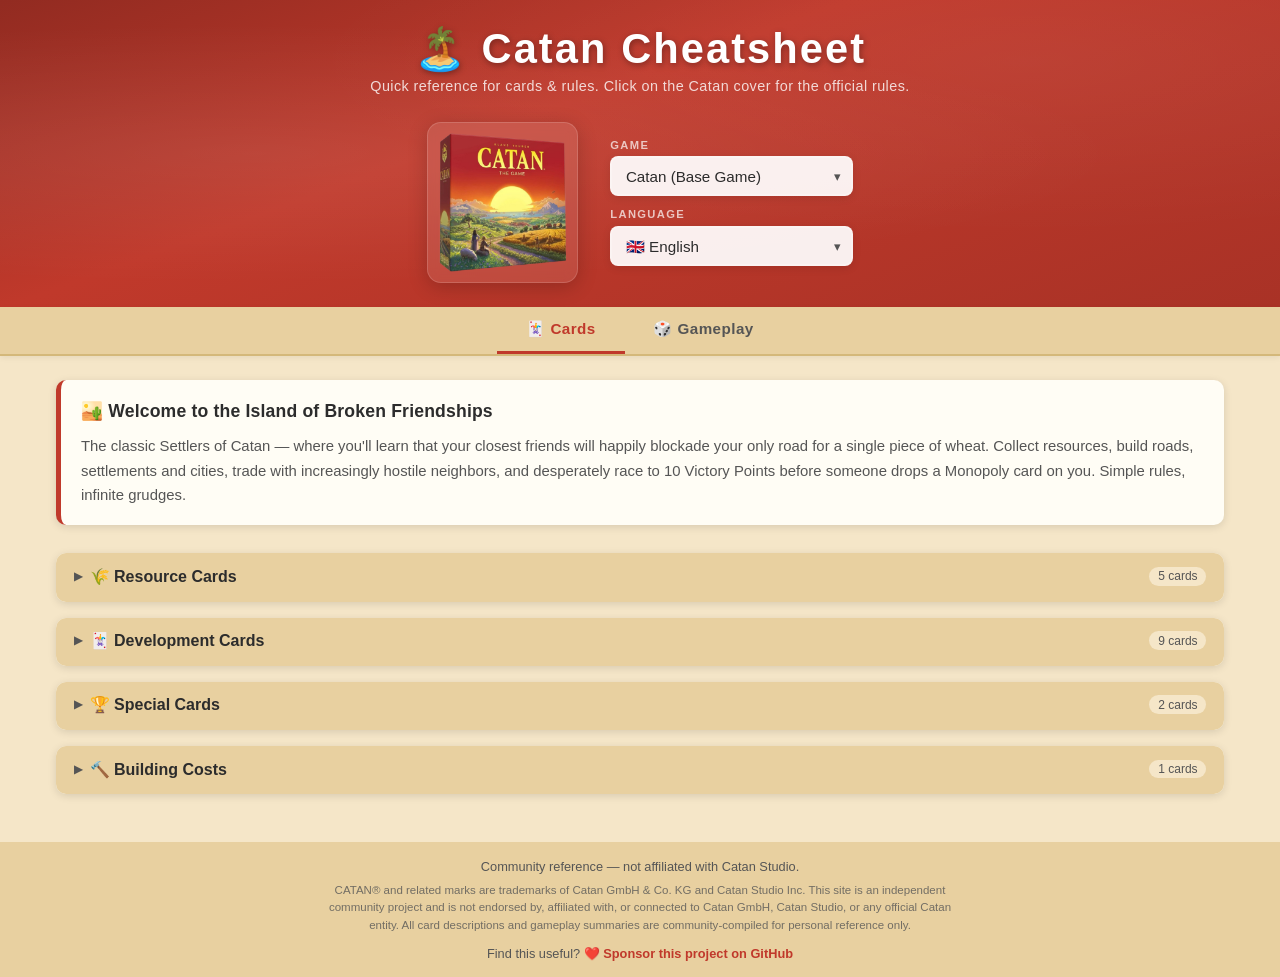
==== index.html @ ef4104e7 "Add GitHub Sponsors funding, trademark disclaimers, and legal notice Co-authored-by: Nikos-kts <7986" ====
<!doctype html>
<html lang="en">
  <head>
    <meta charset="UTF-8" />
    <meta name="viewport" content="width=device-width, initial-scale=1.0" />
    <title>Catan Cheatsheet</title>
    <link rel="stylesheet" href="src/css/styles.css" />
  </head>

  <body>
    <header>
      <div class="header-top">
        <h1>🏝️ Catan Cheatsheet</h1>
        <p class="subtitle" id="app-subtitle">
          Quick reference for cards &amp; rules. Click on the Catan cover for
          the official rules.
        </p>
      </div>

      <div class="header-hero">
        <div class="game-banner-wrap" id="game-banner-wrap">
          <a
            id="game-banner-link"
            href="https://drive.google.com/drive/folders/1zAmbOLVscsoLbcxPWu0aMBmH930lgewP"
            target="_blank"
            rel="noopener noreferrer"
          >
            <img
              id="game-banner"
              src="src/assets/images/basic/catan.png"
              alt="Game cover"
            />
          </a>
        </div>

        <div class="controls">
          <div class="control-group">
            <label for="game-select" id="label-game">Game</label>
            <div class="select-wrap">
              <select id="game-select"></select>
            </div>
          </div>
          <div class="control-group">
            <label for="lang-select" id="label-lang">Language</label>
            <div class="select-wrap">
              <select id="lang-select">
                <option value="en">🇬🇧 English</option>
                <option value="el">🇬🇷 Ελληνικά</option>
                <option value="es">🇪🇸 Español</option>
                <option value="pt">🇵🇹 Português</option>
              </select>
            </div>
          </div>
        </div>
      </div>
    </header>

    <nav class="tabs" id="tabs">
      <button class="tab active" data-tab="cards" id="tab-cards">
        🃏 Cards
      </button>
      <button class="tab" data-tab="gameplay" id="tab-gameplay">
        🎲 Gameplay
      </button>
    </nav>

    <main id="content">
      <div class="loading" id="loading-indicator">Loading…</div>
    </main>

    <footer>
      <p id="footer-text">
        Community reference — not affiliated with Catan Studio.
      </p>
      <p class="footer-legal">
        CATAN® and related marks are trademarks of Catan GmbH & Co. KG and
        Catan Studio Inc. This site is an independent community project and is
        not endorsed by, affiliated with, or connected to Catan GmbH, Catan
        Studio, or any official Catan entity. All card descriptions and gameplay
        summaries are community-compiled for personal reference only.
      </p>
      <p class="footer-sponsor">
        Find this useful?
        <a
          href="https://github.com/sponsors/Nikos-kts"
          target="_blank"
          rel="noopener noreferrer"
          >❤️ Sponsor this project on GitHub</a
        >
      </p>
    </footer>

    <script src="src/js/app.js"></script>
  </body>
</html>
---- src/css/styles.css ----
/* ── Reset & Base ── */
*,
*::before,
*::after {
  box-sizing: border-box;
  margin: 0;
  padding: 0;
}

:root {
  --sand: #f5e6c8;
  --sand-dk: #e8d0a0;
  --brick: #c0392b;
  --brick-lt: #e74c3c;
  --forest: #27ae60;
  --ocean: #2980b9;
  --ore: #7f8c8d;
  --wheat: #f39c12;
  --wool: #2ecc71;
  --wood: #8b5e3c;
  --text: #2c2c2c;
  --text-lt: #555;
  --card-bg: #fffdf5;
  --radius: 10px;
  --shadow: 0 2px 8px rgba(0, 0, 0, 0.12);
  --theme-accent: #c0392b;
}

body {
  font-family: "Segoe UI", Tahoma, Geneva, Verdana, sans-serif;
  background: var(--sand);
  color: var(--text);
  min-height: 100vh;
  display: flex;
  flex-direction: column;
  transition: background 0.4s ease;
}

/* ── Header ── */
header {
  background: linear-gradient(
    160deg,
    #922b21 0%,
    var(--brick) 40%,
    #a93226 100%
  );
  color: #fff;
  box-shadow: 0 4px 20px rgba(0, 0, 0, 0.3);
  position: relative;
  overflow: hidden;
  transition: background 0.5s ease;
}

header::before {
  content: "";
  position: absolute;
  inset: 0;
  background:
    radial-gradient(
      ellipse at 20% 50%,
      rgba(255, 255, 255, 0.08) 0%,
      transparent 60%
    ),
    radial-gradient(
      ellipse at 80% 20%,
      rgba(255, 255, 255, 0.05) 0%,
      transparent 50%
    );
  pointer-events: none;
}

.header-top {
  text-align: center;
  padding: 1.5rem 1rem 0.75rem;
  position: relative;
}

header h1 {
  font-size: clamp(1.6rem, 4vw, 2.6rem);
  letter-spacing: 0.05em;
  text-shadow: 1px 2px 6px rgba(0, 0, 0, 0.35);
  font-weight: 800;
}

.subtitle {
  margin-top: 0.3rem;
  font-size: 0.9rem;
  opacity: 0.8;
  letter-spacing: 0.03em;
}

/* ── Header Hero (banner + controls side by side) ── */
.header-hero {
  display: flex;
  align-items: center;
  justify-content: center;
  gap: 2rem;
  padding: 1rem 1.5rem 1.5rem;
  position: relative;
}

/* ── Game Banner ── */
.game-banner-wrap {
  flex-shrink: 0;
  display: flex;
  justify-content: center;
  align-items: center;
  background: rgba(255, 255, 255, 0.1);
  border-radius: 14px;
  padding: 0.6rem;
  backdrop-filter: blur(6px);
  -webkit-backdrop-filter: blur(6px);
  border: 1px solid rgba(255, 255, 255, 0.15);
  box-shadow: 0 4px 20px rgba(0, 0, 0, 0.2);
  transition:
    transform 0.3s ease,
    box-shadow 0.3s ease;
}

.game-banner-wrap:hover {
  transform: scale(1.03);
  box-shadow: 0 8px 30px rgba(0, 0, 0, 0.3);
}

.game-banner-wrap img {
  height: 140px;
  width: auto;
  max-width: 260px;
  object-fit: contain;
  border-radius: 10px;
  display: block;
  transition: opacity 0.3s ease;
}

/* ── Controls ── */
.controls {
  display: flex;
  flex-direction: column;
  gap: 0.75rem;
}

.control-group {
  display: flex;
  flex-direction: column;
  gap: 0.35rem;
  min-width: 210px;
}

.control-group label {
  font-size: 0.7rem;
  font-weight: 700;
  text-transform: uppercase;
  letter-spacing: 0.12em;
  color: rgba(255, 255, 255, 0.7);
}

.select-wrap {
  position: relative;
}

.select-wrap::after {
  content: "▾";
  position: absolute;
  right: 12px;
  top: 50%;
  transform: translateY(-50%);
  font-size: 0.8rem;
  color: var(--text-lt);
  pointer-events: none;
}

.control-group select {
  width: 100%;
  padding: 0.6rem 2rem 0.6rem 0.85rem;
  font-size: 0.95rem;
  border: 2px solid rgba(255, 255, 255, 0.25);
  border-radius: 8px;
  background: rgba(255, 255, 255, 0.92);
  cursor: pointer;
  transition:
    border-color 0.2s,
    box-shadow 0.2s,
    background 0.2s;
  color: var(--text);
  appearance: none;
  -webkit-appearance: none;
  -moz-appearance: none;
  box-shadow: 0 2px 8px rgba(0, 0, 0, 0.1);
}

.control-group select:hover {
  background: #fff;
  border-color: rgba(255, 255, 255, 0.5);
  box-shadow: 0 3px 12px rgba(0, 0, 0, 0.15);
}

.control-group select:focus {
  outline: none;
  border-color: var(--wheat);
  box-shadow: 0 0 0 3px rgba(243, 156, 18, 0.3);
  background: #fff;
}

/* ── Responsive: stack on small screens ── */
@media (max-width: 600px) {
  .header-hero {
    flex-direction: column;
    gap: 1rem;
    padding: 0.75rem 1rem 1.25rem;
  }

  .game-banner-wrap img {
    height: 110px;
    max-width: 200px;
  }

  .controls {
    flex-direction: row;
    flex-wrap: wrap;
    justify-content: center;
    gap: 0.6rem;
  }

  .control-group {
    min-width: 150px;
    flex: 1;
  }
}

/* ── Tabs ── */
.tabs {
  display: flex;
  justify-content: center;
  gap: 0;
  background: var(--sand-dk);
  border-bottom: 2px solid #d4b87a;
  padding: 0 1rem;
  box-shadow: 0 2px 6px rgba(0, 0, 0, 0.06);
}

/* Dock tabs to top when scrolling */
.tabs {
  position: sticky;
  top: 0;
  z-index: 80;
  backdrop-filter: blur(4px);
}

.tabs.stuck {
  box-shadow: 0 6px 18px rgba(0, 0, 0, 0.12);
}

.tab {
  padding: 0.8rem 1.8rem;
  font-size: 0.95rem;
  font-weight: 700;
  color: var(--text-lt);
  background: transparent;
  border: none;
  border-bottom: 3px solid transparent;
  cursor: pointer;
  transition:
    color 0.2s,
    border-color 0.2s,
    background 0.2s;
  letter-spacing: 0.03em;
}

.tab:hover {
  color: var(--text);
  background: rgba(0, 0, 0, 0.03);
}

.tab.active {
  color: var(--theme-accent);
  border-bottom-color: var(--theme-accent);
}

/* ── Main Content ── */
main {
  flex: 1;
  padding: 1.5rem 1rem 2rem;
  max-width: 1200px;
  margin: 0 auto;
  width: 100%;
}

.loading {
  text-align: center;
  padding: 3rem;
  font-size: 1.1rem;
  color: var(--text-lt);
}

/* ── Game Description ── */
.game-description {
  background: var(--card-bg);
  border-left: 5px solid var(--theme-accent, var(--brick));
  border-radius: var(--radius);
  padding: 1.1rem 1.25rem;
  margin-bottom: 1.75rem;
  box-shadow: var(--shadow);
  font-size: 0.93rem;
  line-height: 1.65;
  color: var(--text-lt);
}

.game-description-title {
  font-size: 1.1rem;
  font-weight: 800;
  color: var(--text);
  margin-bottom: 0.5rem;
  letter-spacing: 0.01em;
}

.game-description p {
  margin: 0;
}

/* ── Section ── */
.section {
  margin-bottom: 2.25rem;
}

.section-title {
  font-size: 1.15rem;
  font-weight: 700;
  color: var(--text);
  margin-bottom: 1rem;
  padding-bottom: 0.4rem;
  border-bottom: 3px solid var(--sand-dk);
  display: flex;
  align-items: center;
  gap: 0.5rem;
}

/* ── Card Thumbnail ── */
.card-thumbnail-wrap {
  margin: -1.1rem -1.1rem 0.85rem;
  border-radius: calc(var(--radius) - 4px) calc(var(--radius) - 4px) 0 0;
  overflow: hidden;
  background: #f0e8d8;
  display: flex;
  justify-content: center;
  align-items: center;
  height: 170px;
}

.card-thumbnail {
  max-height: 170px;
  max-width: 100%;
  width: auto;
  object-fit: contain;
  display: block;
}

/* ── Card Grid ── */
.card-grid {
  display: grid;
  grid-template-columns: repeat(auto-fill, minmax(240px, 1fr));
  gap: 1rem;
}

/* ── Card ── */
.card {
  background: var(--card-bg);
  border-radius: var(--radius);
  box-shadow: var(--shadow);
  padding: 1.1rem 1.1rem 1.3rem;
  border-top: 4px solid var(--ore);
  transition:
    transform 0.15s,
    box-shadow 0.15s;
  cursor: default;
}

.card:hover {
  transform: translateY(-3px);
  box-shadow: 0 6px 16px rgba(0, 0, 0, 0.15);
}

/* colour themes per card type */
.card.resource {
  border-top-color: var(--wheat);
}

.card.development {
  border-top-color: var(--ocean);
}

.card.special {
  border-top-color: var(--brick);
}

.card.ship {
  border-top-color: var(--ocean);
}

.card.commodity {
  border-top-color: var(--forest);
}

.card.progress {
  border-top-color: var(--wheat);
}

.card.progress-trade {
  border-top-color: #d4a017;
}

.card.progress-science {
  border-top-color: var(--forest);
}

.card.progress-politics {
  border-top-color: var(--ocean);
}

.card.city-improvement {
  border-top-color: #8e44ad;
}

.card.trade {
  border-top-color: var(--wood);
}

.card.mission {
  border-top-color: #8e44ad;
}

/* ── Subcategory Collapsible ── */
.subcategory-collapsible {
  margin-bottom: 1rem;
  border-radius: var(--radius);
  overflow: hidden;
  background: var(--card-bg);
  box-shadow: var(--shadow);
}

/* Collapsible body animation */
.collapsible-body {
  overflow: hidden;
  max-height: 0;
  transition:
    max-height 300ms ease,
    opacity 200ms ease;
  opacity: 1;
}
.collapsible-body > * {
  /* ensure children don't collapse margin into body */
  margin-top: 0.5rem;
}

.subcategory-summary {
  display: flex;
  align-items: center;
  gap: 0.5rem;
  padding: 0.85rem 1.1rem;
  font-size: 1rem;
  font-weight: 700;
  color: var(--text);
  cursor: pointer;
  user-select: none;
  list-style: none;
  background: var(--sand-dk);
  border-bottom: 2px solid transparent;
  transition:
    background 0.2s,
    border-color 0.2s;
}

.subcategory-summary::-webkit-details-marker {
  display: none;
}

.subcategory-summary::before {
  content: "▶";
  font-size: 0.7rem;
  transition: transform 0.25s ease;
  color: var(--text-lt);
  flex-shrink: 0;
}

details[open] > .subcategory-summary::before {
  transform: rotate(90deg);
}

.subcategory-summary:hover {
  background: #dcc98e;
}

details[open] > .subcategory-summary {
  border-bottom-color: #d4b87a;
}

.subcategory-dot {
  display: inline-block;
  width: 12px;
  height: 12px;
  border-radius: 50%;
  flex-shrink: 0;
}

.subcategory-count {
  margin-left: auto;
  font-size: 0.75rem;
  font-weight: 400;
  color: var(--text-lt);
  background: var(--sand);
  padding: 0.15rem 0.55rem;
  border-radius: 20px;
  white-space: nowrap;
}

.subcategory-collapsible > .card-grid {
  padding: 1rem;
}

/* ── Placeholder Thumbnail ── */
.card-thumbnail-placeholder {
  background: linear-gradient(135deg, #e8dcc8 0%, #d4c9b0 100%);
  display: flex;
  justify-content: center;
  align-items: center;
}

.placeholder-icon {
  font-size: 3.5rem;
  opacity: 0.5;
  filter: grayscale(0.3);
}

.card-header {
  display: flex;
  align-items: center;
  gap: 0.6rem;
  margin-bottom: 0.6rem;
}

.card-icon {
  font-size: 1.8rem;
  line-height: 1;
  flex-shrink: 0;
}

.card-name {
  font-size: 1rem;
  font-weight: 700;
  color: var(--text);
}

.card-count {
  margin-left: auto;
  font-size: 0.75rem;
  background: var(--sand-dk);
  padding: 0.15rem 0.45rem;
  border-radius: 20px;
  color: var(--text-lt);
  white-space: nowrap;
}

.card-description {
  font-size: 0.87rem;
  line-height: 1.55;
  color: var(--text-lt);
  margin-bottom: 0.6rem;
}

.card-usages {
  list-style: none;
  padding: 0;
}

.card-usages li {
  font-size: 0.82rem;
  color: var(--text-lt);
  padding: 0.2rem 0 0.2rem 0.9rem;
  position: relative;
}

.card-usages li::before {
  content: "›";
  position: absolute;
  left: 0;
  color: var(--brick-lt);
  font-weight: 700;
}

/* ── Gameplay Tab ── */
.gameplay-section {
  margin-bottom: 2rem;
}

.gameplay-section h2 {
  font-size: 1.15rem;
  font-weight: 700;
  color: var(--text);
  margin-bottom: 0.75rem;
  padding-bottom: 0.4rem;
  border-bottom: 3px solid var(--sand-dk);
  display: flex;
  align-items: center;
  gap: 0.5rem;
}

.rule-list {
  list-style: none;
  padding: 0;
  display: flex;
  flex-direction: column;
  gap: 0.5rem;
}

.rule-item {
  background: var(--card-bg);
  border-radius: var(--radius);
  box-shadow: var(--shadow);
  padding: 0.85rem 1.1rem;
  border-left: 4px solid var(--ocean);
  font-size: 0.9rem;
  line-height: 1.55;
  color: var(--text);
}

.rule-item .rule-title {
  font-weight: 700;
  margin-bottom: 0.25rem;
}

.rule-item .rule-detail {
  color: var(--text-lt);
  font-size: 0.85rem;
}

.rule-images {
  display: flex;
  gap: 0.6rem;
  align-items: center;
  margin: 0.4rem 0;
}

.rule-inline-img {
  height: 36px;
  width: auto;
  object-fit: contain;
  border-radius: 4px;
  vertical-align: middle;
}

.variant-grid {
  display: grid;
  grid-template-columns: repeat(auto-fill, minmax(280px, 1fr));
  gap: 1rem;
}

.variant-card {
  background: var(--card-bg);
  border-radius: var(--radius);
  box-shadow: var(--shadow);
  padding: 1rem 1.1rem 1.2rem;
  border-top: 4px solid #8e44ad;
  transition:
    transform 0.15s,
    box-shadow 0.15s;
}

.variant-card:hover {
  transform: translateY(-3px);
  box-shadow: 0 6px 16px rgba(0, 0, 0, 0.15);
}

.variant-card .variant-name {
  font-weight: 700;
  font-size: 1rem;
  margin-bottom: 0.4rem;
  color: var(--text);
  display: flex;
  align-items: center;
  gap: 0.5rem;
}

.variant-card .variant-vp {
  font-size: 0.75rem;
  background: var(--brick);
  color: #fff;
  padding: 0.15rem 0.5rem;
  border-radius: 20px;
  white-space: nowrap;
  margin-left: auto;
}

.variant-card .variant-desc {
  font-size: 0.87rem;
  color: var(--text-lt);
  line-height: 1.55;
  margin-bottom: 0.5rem;
}

.variant-card .variant-details {
  list-style: none;
  padding: 0;
}

.variant-card .variant-details li {
  font-size: 0.82rem;
  color: var(--text-lt);
  padding: 0.15rem 0 0.15rem 0.9rem;
  position: relative;
}

.variant-card .variant-details li::before {
  content: "›";
  position: absolute;
  left: 0;
  color: #8e44ad;
  font-weight: 700;
}

.info-box {
  background: var(--card-bg);
  border-left: 5px solid var(--ocean);
  border-radius: var(--radius);
  padding: 0.85rem 1.1rem;
  margin-bottom: 1rem;
  box-shadow: var(--shadow);
  font-size: 0.9rem;
  line-height: 1.55;
  color: var(--text-lt);
}

.info-box strong {
  color: var(--text);
}

/* ── Footer ── */
footer {
  text-align: center;
  padding: 1rem;
  font-size: 0.8rem;
  color: var(--text-lt);
  border-top: 1px solid var(--sand-dk);
  background: var(--sand-dk);
}

.footer-legal {
  font-size: 0.72rem;
  color: var(--text-lt);
  max-width: 640px;
  margin: 0.5rem auto 0;
  line-height: 1.5;
  opacity: 0.8;
}

.footer-sponsor {
  margin-top: 0.75rem;
}

.footer-sponsor a {
  color: var(--accent, #c0392b);
  text-decoration: none;
  font-weight: 600;
}

.footer-sponsor a:hover {
  text-decoration: underline;
}

/* ── Responsive ── */
@media (max-width: 480px) {
  .card-grid {
    grid-template-columns: 1fr;
  }
}
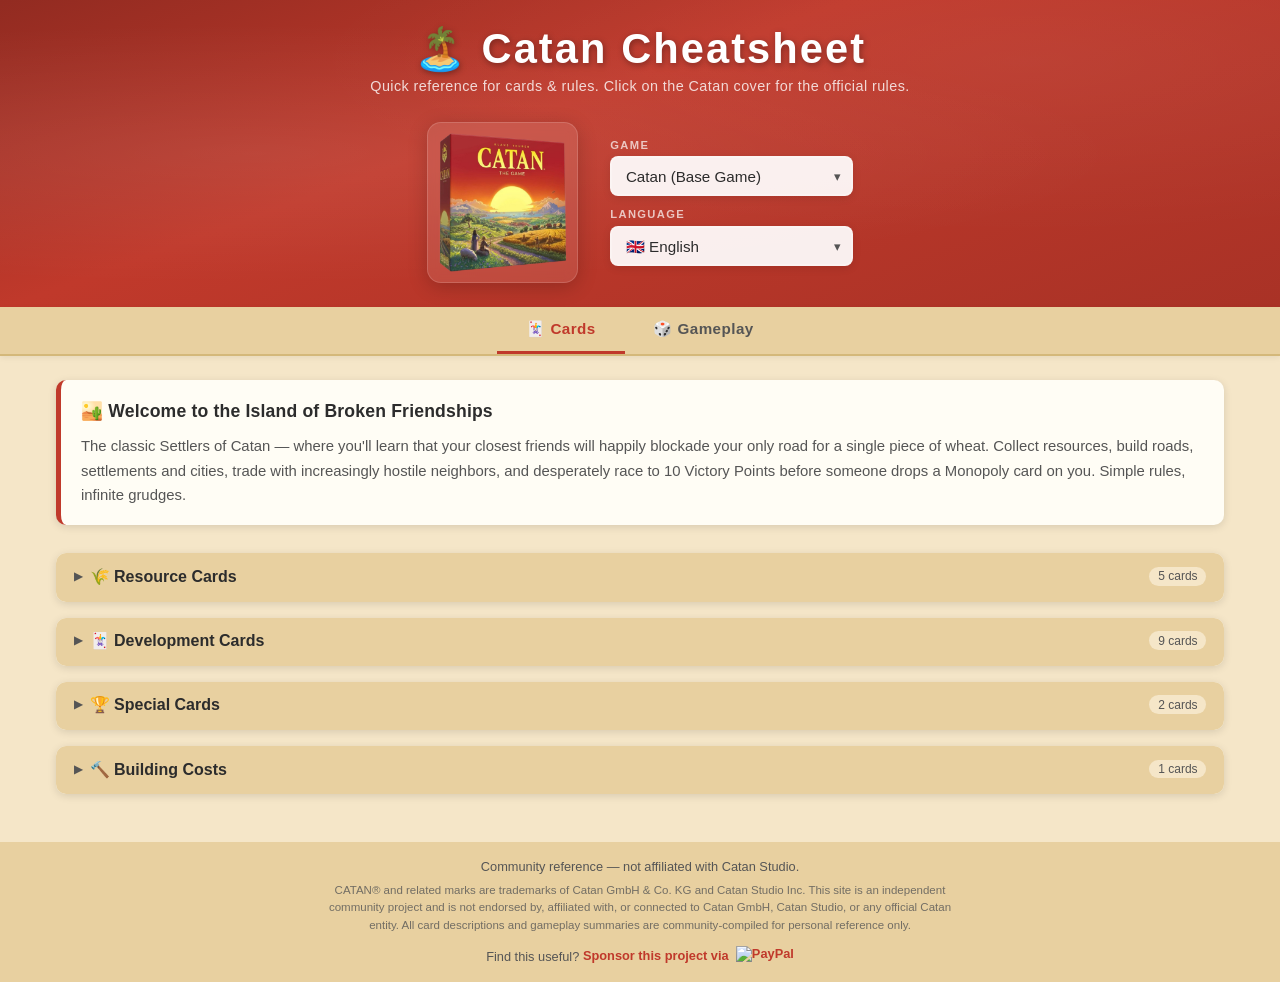
==== commit e53a943a: "change to paypal link" ====
--- a/index.html
+++ b/index.html
@@ -73,20 +73,26 @@
         Community reference — not affiliated with Catan Studio.
       </p>
       <p class="footer-legal">
-        CATAN® and related marks are trademarks of Catan GmbH & Co. KG and
-        Catan Studio Inc. This site is an independent community project and is
-        not endorsed by, affiliated with, or connected to Catan GmbH, Catan
-        Studio, or any official Catan entity. All card descriptions and gameplay
+        CATAN® and related marks are trademarks of Catan GmbH & Co. KG and Catan
+        Studio Inc. This site is an independent community project and is not
+        endorsed by, affiliated with, or connected to Catan GmbH, Catan Studio,
+        or any official Catan entity. All card descriptions and gameplay
         summaries are community-compiled for personal reference only.
       </p>
       <p class="footer-sponsor">
         Find this useful?
         <a
-          href="https://github.com/sponsors/Nikos-kts"
+          href="https://www.paypal.com/donate/?hosted_button_id=VJVL67LPK7JTG"
           target="_blank"
           rel="noopener noreferrer"
-          >❤️ Sponsor this project on GitHub</a
         >
+          Sponsor this project via
+          <img
+            src="https://www.paypalobjects.com/webstatic/mktg/Logo/pp-logo-100px.png"
+            alt="PayPal"
+            class="paypal-logo"
+          />
+        </a>
       </p>
     </footer>
 
--- a/src/css/styles.css
+++ b/src/css/styles.css
@@ -759,10 +759,20 @@
   color: var(--accent, #c0392b);
   text-decoration: none;
   font-weight: 600;
+  display: inline-flex;
+  align-items: center;
+  gap: 0.45rem;
 }
 
 .footer-sponsor a:hover {
   text-decoration: underline;
+}
+
+/* PayPal logo in footer sponsor link */
+.footer-sponsor .paypal-logo {
+  height: 20px;
+  width: auto;
+  display: block;
 }
 
 /* ── Responsive ── */
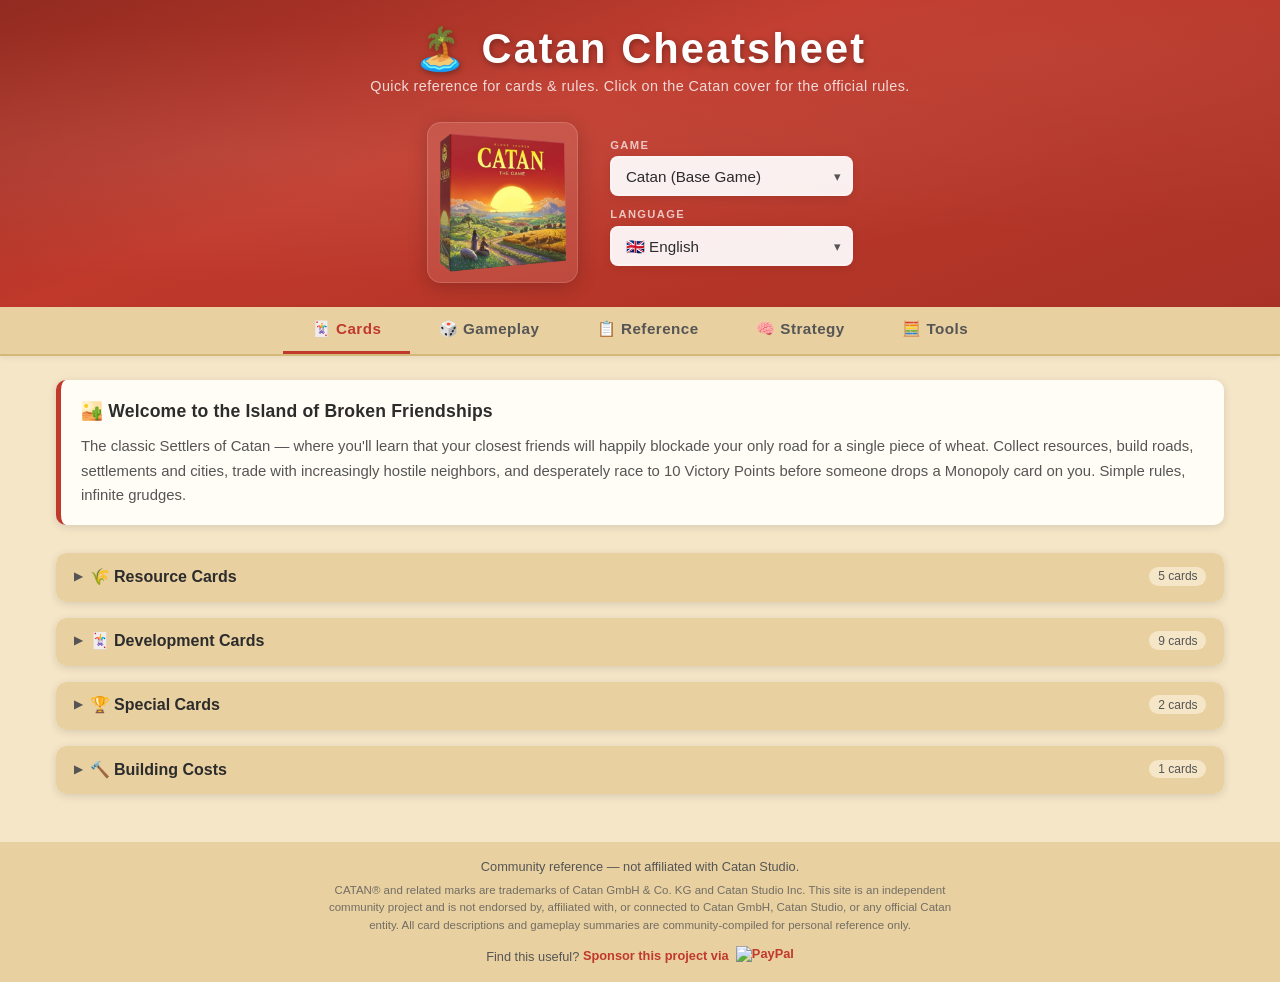
==== commit ff61524a: "Implement 7-phase plan: modularize JS + add Reference/Strategy/Tools tabs + polish Agent-Logs-Url: h" ====
--- a/index.html
+++ b/index.html
@@ -45,8 +45,11 @@
             <div class="select-wrap">
               <select id="lang-select">
                 <option value="en">🇬🇧 English</option>
+                <option value="de">🇩🇪 Deutsch</option>
                 <option value="el">🇬🇷 Ελληνικά</option>
                 <option value="es">🇪🇸 Español</option>
+                <option value="fr">🇫🇷 Français</option>
+                <option value="nl">🇳🇱 Nederlands</option>
                 <option value="pt">🇵🇹 Português</option>
               </select>
             </div>
@@ -55,16 +58,25 @@
       </div>
     </header>
 
-    <nav class="tabs" id="tabs">
-      <button class="tab active" data-tab="cards" id="tab-cards">
+    <nav class="tabs" id="tabs" role="tablist">
+      <button class="tab active" data-tab="cards" id="tab-cards" role="tab" aria-selected="true">
         🃏 Cards
       </button>
-      <button class="tab" data-tab="gameplay" id="tab-gameplay">
+      <button class="tab" data-tab="gameplay" id="tab-gameplay" role="tab" aria-selected="false">
         🎲 Gameplay
+      </button>
+      <button class="tab" data-tab="reference" id="tab-reference" role="tab" aria-selected="false">
+        📋 Reference
+      </button>
+      <button class="tab" data-tab="strategy" id="tab-strategy" role="tab" aria-selected="false">
+        🧠 Strategy
+      </button>
+      <button class="tab" data-tab="tools" id="tab-tools" role="tab" aria-selected="false">
+        🧮 Tools
       </button>
     </nav>
 
-    <main id="content">
+    <main id="content" aria-live="polite">
       <div class="loading" id="loading-indicator">Loading…</div>
     </main>
 
@@ -96,6 +108,6 @@
       </p>
     </footer>
 
-    <script src="src/js/app.js"></script>
+    <script type="module" src="src/js/app.js"></script>
   </body>
 </html>
--- a/src/css/styles.css
+++ b/src/css/styles.css
@@ -780,4 +780,716 @@
   .card-grid {
     grid-template-columns: 1fr;
   }
-}
+  .reference-grid {
+    grid-template-columns: 1fr;
+  }
+}
+
+/* ── Tabs: horizontally scrollable on narrow viewports ── */
+@media (max-width: 600px) {
+  .tabs {
+    overflow-x: auto;
+    justify-content: flex-start;
+    -webkit-overflow-scrolling: touch;
+    scrollbar-width: thin;
+  }
+  .tab {
+    padding: 0.7rem 1.1rem;
+    font-size: 0.85rem;
+    white-space: nowrap;
+    flex-shrink: 0;
+  }
+}
+
+/* ── Reduced motion ── */
+@media (prefers-reduced-motion: reduce) {
+  *,
+  *::before,
+  *::after {
+    transition-duration: 0.001ms !important;
+    animation-duration: 0.001ms !important;
+    animation-iteration-count: 1 !important;
+  }
+  .collapsible-body {
+    transition: none !important;
+  }
+}
+
+/* ── Focus ring (a11y) ── */
+.tab:focus-visible,
+.pill:focus-visible,
+.tool-btn:focus-visible,
+.dice-num-btn:focus-visible,
+.strategy-extra-chip input:focus-visible + span {
+  outline: 3px solid var(--theme-accent);
+  outline-offset: 2px;
+  border-radius: 4px;
+}
+
+/* ── CSS-only tooltips (element must carry data-tooltip) ── */
+[data-tooltip] {
+  position: relative;
+}
+[data-tooltip]::after {
+  content: attr(data-tooltip);
+  position: absolute;
+  bottom: calc(100% + 6px);
+  left: 50%;
+  transform: translateX(-50%) scale(0.95);
+  transform-origin: bottom center;
+  background: #2c2c2c;
+  color: #fff;
+  font-size: 0.75rem;
+  font-weight: 500;
+  padding: 0.3rem 0.55rem;
+  border-radius: 4px;
+  white-space: nowrap;
+  pointer-events: none;
+  opacity: 0;
+  transition:
+    opacity 0.15s ease,
+    transform 0.15s ease;
+  z-index: 90;
+  box-shadow: 0 4px 12px rgba(0, 0, 0, 0.2);
+}
+[data-tooltip]:hover::after,
+[data-tooltip]:focus-visible::after {
+  opacity: 1;
+  transform: translateX(-50%) scale(1);
+}
+
+/* ── Generic image placeholder (used by modules/image.js) ── */
+.img-placeholder {
+  display: flex;
+  flex-direction: column;
+  justify-content: center;
+  align-items: center;
+  gap: 0.35rem;
+  background: linear-gradient(135deg, #e8dcc8 0%, #d4c9b0 100%);
+  color: var(--text-lt);
+  font-size: 0.75rem;
+  min-height: 60px;
+  padding: 0.5rem;
+  border-radius: 6px;
+  text-align: center;
+}
+.img-placeholder-icon {
+  font-size: 1.8rem;
+  opacity: 0.55;
+}
+.img-placeholder-label {
+  opacity: 0.8;
+  font-style: italic;
+}
+
+/* ── Reference tab ── */
+.reference-grid {
+  display: grid;
+  grid-template-columns: repeat(auto-fill, minmax(240px, 1fr));
+  gap: 1rem;
+  padding: 1rem;
+}
+
+.reference-card {
+  background: var(--card-bg);
+  border-radius: var(--radius);
+  box-shadow: var(--shadow);
+  padding: 1rem 1.1rem 1.1rem;
+  border-top: 4px solid var(--theme-accent);
+}
+
+.reference-card-head {
+  display: flex;
+  align-items: center;
+  gap: 0.5rem;
+  margin-bottom: 0.55rem;
+  font-weight: 700;
+  color: var(--text);
+}
+
+.reference-card-icon {
+  font-size: 1.4rem;
+}
+
+.reference-card-name {
+  flex: 1;
+  font-size: 1rem;
+}
+
+.reference-card-vp {
+  background: var(--brick);
+  color: #fff;
+  font-size: 0.7rem;
+  padding: 0.15rem 0.5rem;
+  border-radius: 20px;
+  font-weight: 600;
+}
+
+.reference-cost-row {
+  display: flex;
+  flex-wrap: wrap;
+  gap: 0.4rem;
+  margin-bottom: 0.5rem;
+}
+
+.cost-chip {
+  display: inline-flex;
+  align-items: center;
+  gap: 0.25rem;
+  background: var(--sand);
+  border-radius: 999px;
+  padding: 0.25rem 0.6rem;
+  font-size: 0.8rem;
+  border: 1px solid var(--sand-dk);
+}
+
+.cost-chip img {
+  width: 22px;
+  height: 22px;
+  object-fit: contain;
+  display: block;
+}
+
+.cost-qty {
+  font-weight: 700;
+  color: var(--text);
+}
+
+.reference-note {
+  font-size: 0.8rem;
+  color: var(--text-lt);
+  font-style: italic;
+  padding: 0.75rem 1rem 0.25rem;
+  line-height: 1.5;
+}
+
+/* Dice table */
+.dice-table-wrap {
+  padding: 1rem;
+  overflow-x: auto;
+}
+
+.dice-table {
+  width: 100%;
+  border-collapse: collapse;
+  background: var(--card-bg);
+  border-radius: var(--radius);
+  overflow: hidden;
+  box-shadow: var(--shadow);
+  font-size: 0.88rem;
+}
+
+.dice-table th,
+.dice-table td {
+  padding: 0.6rem 0.85rem;
+  text-align: left;
+  border-bottom: 1px solid var(--sand-dk);
+}
+
+.dice-table th {
+  background: var(--sand-dk);
+  font-weight: 700;
+  font-size: 0.78rem;
+  text-transform: uppercase;
+  letter-spacing: 0.04em;
+  color: var(--text);
+}
+
+.dice-table tr.dice-seven {
+  background: rgba(192, 57, 43, 0.08);
+  font-weight: 600;
+}
+
+.dice-num {
+  font-weight: 800;
+  font-size: 1.05rem;
+  color: var(--theme-accent);
+  width: 60px;
+}
+
+.dice-pips-cell {
+  white-space: nowrap;
+}
+
+.dice-pip {
+  display: inline-block;
+  width: 7px;
+  height: 7px;
+  background: var(--brick);
+  border-radius: 50%;
+  margin-right: 3px;
+  vertical-align: middle;
+}
+
+/* Turn flow */
+.reference-turn-flow {
+  padding: 1rem;
+}
+
+.turn-flow-list {
+  list-style: none;
+  padding: 0;
+  display: flex;
+  flex-direction: column;
+  gap: 0.6rem;
+}
+
+.turn-flow-step {
+  display: flex;
+  gap: 0.85rem;
+  background: var(--card-bg);
+  box-shadow: var(--shadow);
+  border-radius: var(--radius);
+  padding: 0.75rem 1rem;
+  border-left: 4px solid var(--theme-accent);
+}
+
+.turn-flow-num {
+  flex-shrink: 0;
+  width: 32px;
+  height: 32px;
+  border-radius: 50%;
+  background: var(--theme-accent);
+  color: #fff;
+  display: flex;
+  align-items: center;
+  justify-content: center;
+  font-weight: 800;
+}
+
+.turn-flow-body {
+  flex: 1;
+  font-size: 0.9rem;
+  color: var(--text);
+  line-height: 1.5;
+}
+
+.reference-trading {
+  padding: 1rem;
+}
+
+/* ── Strategy tab ── */
+.pill-bar {
+  display: flex;
+  gap: 0.45rem;
+  flex-wrap: wrap;
+  margin-bottom: 0.9rem;
+}
+
+.pill {
+  padding: 0.4rem 0.95rem;
+  border-radius: 999px;
+  background: var(--card-bg);
+  border: 2px solid var(--sand-dk);
+  font-weight: 600;
+  font-size: 0.85rem;
+  color: var(--text-lt);
+  cursor: pointer;
+  transition:
+    background 0.15s,
+    color 0.15s,
+    border-color 0.15s,
+    transform 0.15s;
+}
+
+.pill:hover {
+  transform: translateY(-1px);
+  border-color: var(--theme-accent);
+}
+
+.pill.active {
+  background: var(--theme-accent);
+  color: #fff;
+  border-color: var(--theme-accent);
+}
+
+.strategy-extras {
+  background: var(--card-bg);
+  border-radius: var(--radius);
+  padding: 0.75rem 1rem;
+  margin-bottom: 1rem;
+  box-shadow: var(--shadow);
+  border-left: 4px solid var(--ocean);
+}
+
+.strategy-extras-label {
+  font-size: 0.8rem;
+  font-weight: 700;
+  color: var(--text-lt);
+  text-transform: uppercase;
+  letter-spacing: 0.05em;
+  margin-bottom: 0.5rem;
+}
+
+.strategy-extras-row {
+  display: flex;
+  gap: 0.5rem;
+  flex-wrap: wrap;
+}
+
+.strategy-extra-chip {
+  display: inline-flex;
+  align-items: center;
+  gap: 0.35rem;
+  padding: 0.3rem 0.7rem;
+  border-radius: 999px;
+  background: var(--sand);
+  border: 1px solid var(--sand-dk);
+  font-size: 0.82rem;
+  cursor: pointer;
+  transition: background 0.15s;
+}
+
+.strategy-extra-chip:hover {
+  background: var(--sand-dk);
+}
+
+.strategy-extra-chip input[type="checkbox"] {
+  margin: 0;
+}
+
+.strategy-list {
+  display: grid;
+  grid-template-columns: repeat(auto-fill, minmax(280px, 1fr));
+  gap: 0.9rem;
+  padding: 1rem;
+}
+
+.strategy-card {
+  background: var(--card-bg);
+  border-radius: var(--radius);
+  box-shadow: var(--shadow);
+  padding: 1rem 1.1rem 1.1rem;
+  border-top: 4px solid var(--theme-accent);
+  transition:
+    transform 0.15s,
+    box-shadow 0.15s;
+}
+
+.strategy-card:hover {
+  transform: translateY(-2px);
+  box-shadow: 0 6px 16px rgba(0, 0, 0, 0.15);
+}
+
+.strategy-card-head {
+  display: flex;
+  align-items: center;
+  gap: 0.5rem;
+  margin-bottom: 0.5rem;
+  flex-wrap: wrap;
+}
+
+.strategy-card-icon {
+  font-size: 1.4rem;
+}
+
+.strategy-card-title {
+  font-weight: 700;
+  flex: 1;
+  min-width: 0;
+}
+
+.strategy-card-source {
+  font-size: 0.68rem;
+  background: var(--ocean);
+  color: #fff;
+  padding: 0.15rem 0.5rem;
+  border-radius: 999px;
+  text-transform: uppercase;
+  letter-spacing: 0.05em;
+  font-weight: 700;
+}
+
+.strategy-card-body {
+  font-size: 0.88rem;
+  line-height: 1.55;
+  color: var(--text-lt);
+  margin-bottom: 0.55rem;
+}
+
+.strategy-card-tags {
+  display: flex;
+  gap: 0.3rem;
+  flex-wrap: wrap;
+}
+
+.strategy-tag {
+  font-size: 0.72rem;
+  color: var(--text-lt);
+  background: var(--sand);
+  border-radius: 999px;
+  padding: 0.1rem 0.55rem;
+}
+
+/* ── Tools tab ── */
+.tool-mount {
+  padding: 1rem;
+}
+
+.tool-card {
+  background: var(--card-bg);
+  border-radius: var(--radius);
+  padding: 1rem 1.2rem 1.25rem;
+  box-shadow: var(--shadow);
+  border-top: 3px solid var(--theme-accent);
+}
+
+.tool-title {
+  font-size: 1rem;
+  font-weight: 800;
+  margin-bottom: 0.3rem;
+  color: var(--text);
+}
+
+.tool-intro,
+.tool-hint {
+  font-size: 0.85rem;
+  color: var(--text-lt);
+  line-height: 1.5;
+  margin-bottom: 0.75rem;
+}
+
+.tool-hint {
+  font-size: 0.78rem;
+  font-style: italic;
+}
+
+.tool-btn {
+  padding: 0.45rem 0.95rem;
+  font-size: 0.85rem;
+  font-weight: 700;
+  border-radius: 6px;
+  border: 2px solid var(--sand-dk);
+  background: var(--sand);
+  color: var(--text);
+  cursor: pointer;
+  transition:
+    background 0.15s,
+    border-color 0.15s,
+    transform 0.15s;
+  margin-right: 0.4rem;
+  margin-top: 0.3rem;
+}
+
+.tool-btn:hover {
+  border-color: var(--theme-accent);
+  transform: translateY(-1px);
+}
+
+.tool-btn-accent {
+  background: var(--theme-accent);
+  color: #fff;
+  border-color: var(--theme-accent);
+}
+
+/* Dice picker */
+.dice-picker {
+  display: grid;
+  grid-template-columns: repeat(auto-fill, minmax(60px, 1fr));
+  gap: 0.45rem;
+  margin-bottom: 0.6rem;
+}
+
+.dice-num-btn {
+  display: flex;
+  flex-direction: column;
+  align-items: center;
+  justify-content: center;
+  padding: 0.5rem;
+  border-radius: 8px;
+  border: 2px solid var(--sand-dk);
+  background: #fff;
+  cursor: pointer;
+  font-weight: 800;
+  font-size: 1rem;
+  transition:
+    background 0.15s,
+    border-color 0.15s,
+    transform 0.15s;
+}
+
+.dice-num-btn:hover {
+  border-color: var(--theme-accent);
+  transform: translateY(-1px);
+}
+
+.dice-num-label {
+  font-size: 1.1rem;
+  color: var(--theme-accent);
+}
+
+.dice-num-count {
+  font-size: 0.7rem;
+  color: var(--text-lt);
+  font-weight: 600;
+}
+
+.dice-summary {
+  padding: 0.55rem 0.8rem;
+  background: var(--sand);
+  border-radius: 6px;
+  font-size: 0.88rem;
+  margin: 0.75rem 0 0.5rem;
+}
+
+.dice-bars {
+  list-style: none;
+  padding: 0;
+  display: flex;
+  flex-direction: column;
+  gap: 0.35rem;
+}
+
+.dice-bar-row {
+  display: grid;
+  grid-template-columns: 60px 1fr 90px;
+  gap: 0.55rem;
+  align-items: center;
+  font-size: 0.82rem;
+}
+
+.dice-bar-label {
+  font-weight: 700;
+  color: var(--text);
+}
+
+.dice-bar-track {
+  height: 10px;
+  background: var(--sand-dk);
+  border-radius: 999px;
+  overflow: hidden;
+}
+
+.dice-bar-fill {
+  display: block;
+  height: 100%;
+  background: var(--theme-accent);
+  transition: width 0.25s ease;
+}
+
+.dice-bar-val {
+  font-size: 0.78rem;
+  color: var(--text-lt);
+  text-align: right;
+}
+
+/* Starting spot */
+.spot-form {
+  display: flex;
+  flex-direction: column;
+  gap: 0.5rem;
+  margin-bottom: 0.75rem;
+}
+
+.spot-row {
+  display: grid;
+  grid-template-columns: 70px 1fr 1fr;
+  gap: 0.5rem;
+  align-items: center;
+}
+
+.spot-row-label {
+  font-weight: 700;
+  font-size: 0.85rem;
+}
+
+.spot-select {
+  width: 100%;
+  padding: 0.4rem 0.55rem;
+  border-radius: 6px;
+  border: 2px solid var(--sand-dk);
+  background: #fff;
+  font-size: 0.85rem;
+}
+
+.spot-score {
+  background: var(--sand);
+  border-radius: 8px;
+  padding: 0.85rem 1rem;
+}
+
+.spot-gauge {
+  display: flex;
+  align-items: baseline;
+  gap: 0.9rem;
+  margin-bottom: 0.4rem;
+}
+
+.spot-total {
+  font-size: 2.1rem;
+  font-weight: 900;
+  color: var(--theme-accent);
+  line-height: 1;
+}
+
+.spot-verdict {
+  font-weight: 700;
+  font-size: 0.95rem;
+  padding: 0.2rem 0.6rem;
+  border-radius: 999px;
+}
+
+.verdict-great {
+  background: #2ecc71;
+  color: #fff;
+}
+.verdict-good {
+  background: #27ae60;
+  color: #fff;
+}
+.verdict-ok {
+  background: var(--wheat);
+  color: #fff;
+}
+.verdict-weak {
+  background: #e67e22;
+  color: #fff;
+}
+.verdict-bad {
+  background: var(--brick);
+  color: #fff;
+}
+
+.spot-breakdown {
+  list-style: none;
+  padding: 0;
+  margin: 0.4rem 0 0;
+  font-size: 0.8rem;
+  color: var(--text-lt);
+  display: flex;
+  flex-direction: column;
+  gap: 0.18rem;
+}
+
+/* Robber timer */
+.robber-stats {
+  background: var(--sand);
+  border-radius: 6px;
+  padding: 0.7rem 0.9rem;
+  font-size: 0.88rem;
+  display: flex;
+  flex-direction: column;
+  gap: 0.2rem;
+  margin-bottom: 0.7rem;
+}
+
+.robber-buttons {
+  display: flex;
+  flex-wrap: wrap;
+}
+
+/* Small viewport tweaks for new tabs */
+@media (max-width: 480px) {
+  .strategy-list {
+    grid-template-columns: 1fr;
+  }
+  .dice-bar-row {
+    grid-template-columns: 50px 1fr 70px;
+  }
+  .spot-row {
+    grid-template-columns: 1fr;
+  }
+  .spot-row-label {
+    margin-bottom: -0.25rem;
+  }
+}
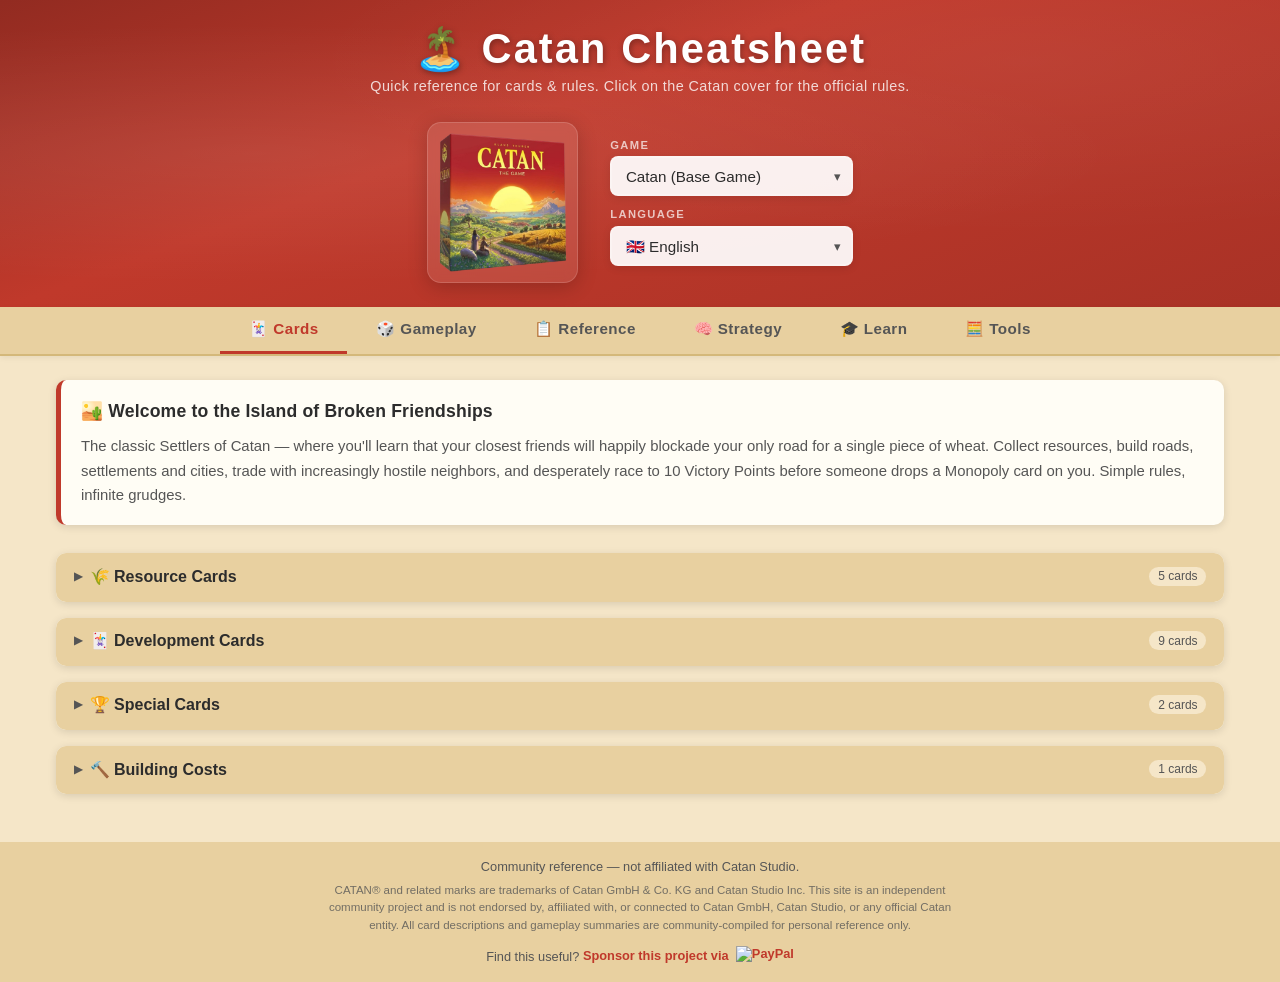
==== commit 9c130687: "Add Learn tab: card finder, rules quiz, placement trainer A new 🎓 Learn tab aimed at beginners and a" ====
--- a/index.html
+++ b/index.html
@@ -5,6 +5,7 @@
     <meta name="viewport" content="width=device-width, initial-scale=1.0" />
     <title>Catan Cheatsheet</title>
     <link rel="stylesheet" href="src/css/styles.css" />
+    <link rel="stylesheet" href="src/css/learn.css" />
   </head>
 
   <body>
@@ -45,10 +46,8 @@
             <div class="select-wrap">
               <select id="lang-select">
                 <option value="en">🇬🇧 English</option>
-                <option value="de">🇩🇪 Deutsch</option>
                 <option value="el">🇬🇷 Ελληνικά</option>
                 <option value="es">🇪🇸 Español</option>
-                <option value="fr">🇫🇷 Français</option>
                 <option value="nl">🇳🇱 Nederlands</option>
                 <option value="pt">🇵🇹 Português</option>
               </select>
@@ -70,6 +69,9 @@
       </button>
       <button class="tab" data-tab="strategy" id="tab-strategy" role="tab" aria-selected="false">
         🧠 Strategy
+      </button>
+      <button class="tab" data-tab="learn" id="tab-learn" role="tab" aria-selected="false">
+        🎓 Learn
       </button>
       <button class="tab" data-tab="tools" id="tab-tools" role="tab" aria-selected="false">
         🧮 Tools
--- a/src/css/styles.css
+++ b/src/css/styles.css
@@ -16,7 +16,6 @@
   --ocean: #2980b9;
   --ore: #7f8c8d;
   --wheat: #f39c12;
-  --wool: #2ecc71;
   --wood: #8b5e3c;
   --text: #2c2c2c;
   --text-lt: #555;
@@ -400,10 +399,6 @@
   border-top-color: var(--forest);
 }
 
-.card.progress {
-  border-top-color: var(--wheat);
-}
-
 .card.progress-trade {
   border-top-color: #d4a017;
 }
@@ -512,10 +507,6 @@
   white-space: nowrap;
 }
 
-.subcategory-collapsible > .card-grid {
-  padding: 1rem;
-}
-
 /* ── Placeholder Thumbnail ── */
 .card-thumbnail-placeholder {
   background: linear-gradient(135deg, #e8dcc8 0%, #d4c9b0 100%);
@@ -587,22 +578,6 @@
 }
 
 /* ── Gameplay Tab ── */
-.gameplay-section {
-  margin-bottom: 2rem;
-}
-
-.gameplay-section h2 {
-  font-size: 1.15rem;
-  font-weight: 700;
-  color: var(--text);
-  margin-bottom: 0.75rem;
-  padding-bottom: 0.4rem;
-  border-bottom: 3px solid var(--sand-dk);
-  display: flex;
-  align-items: center;
-  gap: 0.5rem;
-}
-
 .rule-list {
   list-style: none;
   padding: 0;
@@ -756,7 +731,7 @@
 }
 
 .footer-sponsor a {
-  color: var(--accent, #c0392b);
+  color: #c0392b;
   text-decoration: none;
   font-weight: 600;
   display: inline-flex;
@@ -779,9 +754,22 @@
 @media (max-width: 480px) {
   .card-grid {
     grid-template-columns: 1fr;
+    gap: 0.75rem;
   }
   .reference-grid {
     grid-template-columns: 1fr;
+  }
+  /* Slightly tighter card thumbnails on phones so more cards fit above the fold */
+  .card-thumbnail-wrap {
+    height: 140px;
+    margin: -0.9rem -0.9rem 0.7rem;
+  }
+  .card-thumbnail {
+    max-height: 140px;
+  }
+  /* Slightly reduce card padding for phone real-estate */
+  .card {
+    padding: 0.9rem 0.9rem 1.1rem;
   }
 }
 
@@ -819,8 +807,7 @@
 .tab:focus-visible,
 .pill:focus-visible,
 .tool-btn:focus-visible,
-.dice-num-btn:focus-visible,
-.strategy-extra-chip input:focus-visible + span {
+.dice-num-btn:focus-visible {
   outline: 3px solid var(--theme-accent);
   outline-offset: 2px;
   border-radius: 4px;
@@ -858,30 +845,6 @@
   transform: translateX(-50%) scale(1);
 }
 
-/* ── Generic image placeholder (used by modules/image.js) ── */
-.img-placeholder {
-  display: flex;
-  flex-direction: column;
-  justify-content: center;
-  align-items: center;
-  gap: 0.35rem;
-  background: linear-gradient(135deg, #e8dcc8 0%, #d4c9b0 100%);
-  color: var(--text-lt);
-  font-size: 0.75rem;
-  min-height: 60px;
-  padding: 0.5rem;
-  border-radius: 6px;
-  text-align: center;
-}
-.img-placeholder-icon {
-  font-size: 1.8rem;
-  opacity: 0.55;
-}
-.img-placeholder-label {
-  opacity: 0.8;
-  font-style: italic;
-}
-
 /* ── Reference tab ── */
 .reference-grid {
   display: grid;
@@ -1101,51 +1064,6 @@
   background: var(--theme-accent);
   color: #fff;
   border-color: var(--theme-accent);
-}
-
-.strategy-extras {
-  background: var(--card-bg);
-  border-radius: var(--radius);
-  padding: 0.75rem 1rem;
-  margin-bottom: 1rem;
-  box-shadow: var(--shadow);
-  border-left: 4px solid var(--ocean);
-}
-
-.strategy-extras-label {
-  font-size: 0.8rem;
-  font-weight: 700;
-  color: var(--text-lt);
-  text-transform: uppercase;
-  letter-spacing: 0.05em;
-  margin-bottom: 0.5rem;
-}
-
-.strategy-extras-row {
-  display: flex;
-  gap: 0.5rem;
-  flex-wrap: wrap;
-}
-
-.strategy-extra-chip {
-  display: inline-flex;
-  align-items: center;
-  gap: 0.35rem;
-  padding: 0.3rem 0.7rem;
-  border-radius: 999px;
-  background: var(--sand);
-  border: 1px solid var(--sand-dk);
-  font-size: 0.82rem;
-  cursor: pointer;
-  transition: background 0.15s;
-}
-
-.strategy-extra-chip:hover {
-  background: var(--sand-dk);
-}
-
-.strategy-extra-chip input[type="checkbox"] {
-  margin: 0;
 }
 
 .strategy-list {
@@ -1189,17 +1107,6 @@
   min-width: 0;
 }
 
-.strategy-card-source {
-  font-size: 0.68rem;
-  background: var(--ocean);
-  color: #fff;
-  padding: 0.15rem 0.5rem;
-  border-radius: 999px;
-  text-transform: uppercase;
-  letter-spacing: 0.05em;
-  font-weight: 700;
-}
-
 .strategy-card-body {
   font-size: 0.88rem;
   line-height: 1.55;
@@ -1219,6 +1126,34 @@
   background: var(--sand);
   border-radius: 999px;
   padding: 0.1rem 0.55rem;
+}
+
+/* Per-card level chip, shown in the variation layout (e.g. Traders & Barbarians)
+   where a card's level isn't implied by its section. */
+.strategy-card-level {
+  font-size: 0.68rem;
+  font-weight: 700;
+  letter-spacing: 0.02em;
+  white-space: nowrap;
+  border-radius: 999px;
+  padding: 0.12rem 0.55rem;
+  background: var(--sand);
+  color: var(--text-lt);
+}
+
+.strategy-card-level.level-beginner {
+  background: rgba(76, 175, 80, 0.18);
+  color: #2e7d32;
+}
+
+.strategy-card-level.level-intermediate {
+  background: rgba(255, 152, 0, 0.18);
+  color: #b25e00;
+}
+
+.strategy-card-level.level-advanced {
+  background: rgba(156, 39, 176, 0.16);
+  color: #7b1fa2;
 }
 
 /* ── Tools tab ── */
--- a/src/css/learn.css
+++ b/src/css/learn.css
@@ -0,0 +1,748 @@
+/* ── Learn tab ──────────────────────────────────────────────────────────── */
+/* Uses the palette from styles.css; --theme-accent follows the selected game. */
+
+.learn-hero {
+  position: relative;
+  overflow: hidden;
+  margin-bottom: 1.5rem;
+  padding: 1.6rem 1.6rem 1.3rem;
+  border-radius: calc(var(--radius) + 4px);
+  color: #fff;
+  background:
+    radial-gradient(circle at 88% 12%, rgba(255, 255, 255, 0.22) 0 18%, transparent 19%),
+    radial-gradient(circle at 96% 70%, rgba(255, 255, 255, 0.12) 0 12%, transparent 13%),
+    linear-gradient(135deg, var(--theme-accent) 0%, #2c2c2c 160%);
+  box-shadow: var(--shadow);
+}
+
+.learn-hero-title {
+  font-size: 1.6rem;
+  line-height: 1.2;
+  margin-bottom: 0.4rem;
+}
+
+.learn-hero-intro {
+  max-width: 46rem;
+  opacity: 0.95;
+  line-height: 1.5;
+}
+
+.learn-hero-nav {
+  display: flex;
+  flex-wrap: wrap;
+  gap: 0.5rem;
+  margin-top: 1rem;
+}
+
+.learn-chip {
+  border: 1px solid rgba(255, 255, 255, 0.45);
+  background: rgba(255, 255, 255, 0.14);
+  color: #fff;
+  border-radius: 999px;
+  padding: 0.4rem 0.85rem;
+  font: inherit;
+  font-size: 0.85rem;
+  cursor: pointer;
+  transition: background 0.15s ease, transform 0.15s ease;
+}
+
+.learn-chip:hover,
+.learn-chip:focus-visible {
+  background: rgba(255, 255, 255, 0.28);
+  transform: translateY(-1px);
+}
+
+.learn-section {
+  background: var(--card-bg);
+  border-radius: var(--radius);
+  box-shadow: var(--shadow);
+  padding: 1.25rem 1.3rem 1.4rem;
+  margin-bottom: 1.4rem;
+  border-top: 4px solid var(--theme-accent);
+  scroll-margin-top: 4.5rem;
+}
+
+.learn-section-title {
+  font-size: 1.2rem;
+  margin-bottom: 0.75rem;
+}
+
+.learn-lead,
+.learn-empty {
+  color: var(--text-lt);
+  line-height: 1.5;
+  margin-bottom: 1rem;
+}
+
+/* ── Card finder ── */
+.finder-hint {
+  color: var(--text-lt);
+  margin-bottom: 0.6rem;
+}
+
+.finder-input {
+  width: 100%;
+  font: inherit;
+  font-size: 1.05rem;
+  padding: 0.8rem 1rem 0.8rem 2.6rem;
+  border: 2px solid var(--sand-dk);
+  border-radius: 999px;
+  background: #fff url("data:image/svg+xml;utf8,<svg xmlns='http://www.w3.org/2000/svg' width='20' height='20' viewBox='0 0 24 24' fill='none' stroke='%23888' stroke-width='2.5' stroke-linecap='round'><circle cx='11' cy='11' r='7'/><path d='m20 20-4.2-4.2'/></svg>") no-repeat 0.9rem center;
+  transition: border-color 0.15s ease, box-shadow 0.15s ease;
+}
+
+.finder-input:focus {
+  outline: none;
+  border-color: var(--theme-accent);
+  box-shadow: 0 0 0 4px color-mix(in srgb, var(--theme-accent) 18%, transparent);
+}
+
+.finder-status {
+  min-height: 1.2rem;
+  margin: 0.5rem 0.2rem;
+  color: var(--text-lt);
+  font-size: 0.9rem;
+}
+
+.finder-results {
+  list-style: none;
+  display: grid;
+  gap: 0.75rem;
+}
+
+.finder-result {
+  --result-accent: var(--theme-accent);
+  display: grid;
+  grid-template-columns: auto 1fr auto;
+  gap: 0.9rem;
+  align-items: start;
+  padding: 0.85rem;
+  border: 1px solid var(--sand-dk);
+  border-left: 5px solid var(--result-accent);
+  border-radius: var(--radius);
+  background: #fff;
+  animation: learn-pop 0.18s ease-out;
+}
+
+.finder-thumb {
+  width: 44px;
+  height: 44px;
+  object-fit: cover;
+  border-radius: 8px;
+  box-shadow: 0 1px 4px rgba(0, 0, 0, 0.18);
+}
+
+.finder-title-row {
+  display: flex;
+  flex-wrap: wrap;
+  align-items: baseline;
+  gap: 0.4rem 0.6rem;
+}
+
+.finder-name {
+  font-weight: 700;
+  font-size: 1.05rem;
+}
+
+.finder-kind,
+.finder-game {
+  font-size: 0.72rem;
+  text-transform: uppercase;
+  letter-spacing: 0.04em;
+  padding: 0.1rem 0.5rem;
+  border-radius: 999px;
+  background: var(--sand);
+  color: var(--text-lt);
+}
+
+.finder-game {
+  background: color-mix(in srgb, var(--result-accent) 14%, #fff);
+  color: var(--result-accent);
+  font-weight: 700;
+}
+
+.finder-matched {
+  font-size: 0.85rem;
+  color: var(--text-lt);
+  margin-top: 0.25rem;
+}
+
+.finder-desc {
+  margin-top: 0.4rem;
+  line-height: 1.45;
+  display: -webkit-box;
+  -webkit-line-clamp: 3;
+  -webkit-box-orient: vertical;
+  overflow: hidden;
+}
+
+.finder-names {
+  display: flex;
+  flex-wrap: wrap;
+  gap: 0.35rem;
+  margin-top: 0.6rem;
+}
+
+.finder-name-chip {
+  font-size: 0.8rem;
+  padding: 0.15rem 0.55rem;
+  border-radius: 999px;
+  background: var(--sand);
+}
+
+.finder-name-chip.is-current {
+  background: color-mix(in srgb, var(--result-accent) 18%, #fff);
+  font-weight: 700;
+}
+
+.finder-open {
+  font: inherit;
+  font-size: 0.85rem;
+  font-weight: 700;
+  color: #fff;
+  background: var(--result-accent);
+  border: none;
+  border-radius: 999px;
+  padding: 0.45rem 0.9rem;
+  cursor: pointer;
+  white-space: nowrap;
+}
+
+.finder-open:hover,
+.finder-open:focus-visible {
+  filter: brightness(1.1);
+}
+
+.card.card-flash {
+  animation: card-flash 2.2s ease-out;
+}
+
+@keyframes card-flash {
+  0%, 35% {
+    box-shadow: 0 0 0 4px var(--theme-accent), 0 8px 24px rgba(0, 0, 0, 0.25);
+    transform: scale(1.02);
+  }
+  100% {
+    box-shadow: var(--shadow);
+    transform: none;
+  }
+}
+
+/* ── Rules people get wrong ── */
+.mistake-list {
+  list-style: none;
+  display: grid;
+  grid-template-columns: repeat(auto-fill, minmax(min(100%, 320px), 1fr));
+  gap: 0.9rem;
+  counter-reset: mistake;
+}
+
+.mistake {
+  counter-increment: mistake;
+  position: relative;
+  border: 1px solid var(--sand-dk);
+  border-radius: var(--radius);
+  background: #fff;
+  overflow: hidden;
+  display: flex;
+  flex-direction: column;
+}
+
+.mistake::before {
+  content: counter(mistake);
+  position: absolute;
+  top: 0.55rem;
+  right: 0.7rem;
+  font-weight: 800;
+  font-size: 0.8rem;
+  color: var(--text-lt);
+  opacity: 0.6;
+}
+
+.mistake-myth,
+.mistake-rule {
+  padding: 0.7rem 0.9rem;
+}
+
+.mistake-myth {
+  background: #fdecea;
+}
+
+.mistake-myth .mistake-text {
+  color: #7b2d26;
+  text-decoration: line-through;
+  text-decoration-color: rgba(192, 57, 43, 0.45);
+}
+
+.mistake-rule {
+  background: #eaf6ee;
+  flex: 1;
+}
+
+.mistake-badge {
+  display: inline-block;
+  font-size: 0.72rem;
+  font-weight: 800;
+  text-transform: uppercase;
+  letter-spacing: 0.05em;
+  margin-bottom: 0.25rem;
+}
+
+.mistake-myth .mistake-badge {
+  color: var(--brick);
+}
+
+.mistake-rule .mistake-badge {
+  color: #1e8449;
+}
+
+.mistake-text {
+  line-height: 1.45;
+}
+
+.mistake-ref {
+  font-size: 0.78rem;
+  color: var(--text-lt);
+  padding: 0.45rem 0.9rem;
+  border-top: 1px dashed var(--sand-dk);
+}
+
+/* ── Quiz ── */
+.quiz-card {
+  max-width: 44rem;
+  margin: 0 auto;
+  text-align: center;
+}
+
+.quiz-lead,
+.quiz-best,
+.quiz-counter {
+  color: var(--text-lt);
+  margin-bottom: 0.8rem;
+}
+
+.quiz-progress {
+  height: 6px;
+  border-radius: 999px;
+  background: var(--sand);
+  overflow: hidden;
+  margin-bottom: 0.6rem;
+}
+
+.quiz-progress-bar {
+  height: 100%;
+  background: var(--theme-accent);
+  transition: width 0.3s ease;
+}
+
+.quiz-question {
+  font-size: 1.15rem;
+  font-weight: 700;
+  line-height: 1.45;
+  margin: 0.4rem 0 1rem;
+}
+
+.quiz-options {
+  display: grid;
+  grid-template-columns: repeat(auto-fit, minmax(min(100%, 200px), 1fr));
+  gap: 0.6rem;
+}
+
+.quiz-options.is-tf {
+  grid-template-columns: 1fr 1fr;
+}
+
+.quiz-option,
+.quiz-primary,
+.trainer-btn {
+  font: inherit;
+  cursor: pointer;
+  border-radius: var(--radius);
+  transition: transform 0.12s ease, background 0.15s ease, border-color 0.15s ease;
+}
+
+.quiz-option {
+  padding: 0.8rem 1rem;
+  border: 2px solid var(--sand-dk);
+  background: #fff;
+  font-weight: 600;
+}
+
+.quiz-option:hover:not(:disabled),
+.quiz-option:focus-visible {
+  border-color: var(--theme-accent);
+  transform: translateY(-1px);
+}
+
+.quiz-option:disabled {
+  cursor: default;
+  opacity: 0.6;
+}
+
+.quiz-option.is-correct {
+  opacity: 1;
+  border-color: #27ae60;
+  background: #eaf6ee;
+}
+
+.quiz-option.is-wrong {
+  opacity: 1;
+  border-color: var(--brick);
+  background: #fdecea;
+}
+
+.quiz-feedback {
+  margin-top: 1rem;
+}
+
+.quiz-verdict {
+  font-weight: 800;
+  font-size: 1.05rem;
+}
+
+.quiz-verdict.is-correct {
+  color: #1e8449;
+}
+
+.quiz-verdict.is-wrong {
+  color: var(--brick);
+}
+
+.quiz-explain {
+  margin: 0.4rem auto 0.3rem;
+  line-height: 1.5;
+  max-width: 38rem;
+}
+
+.quiz-ref {
+  font-size: 0.8rem;
+  color: var(--text-lt);
+}
+
+.quiz-primary {
+  margin-top: 0.9rem;
+  padding: 0.7rem 1.4rem;
+  border: none;
+  background: var(--theme-accent);
+  color: #fff;
+  font-weight: 700;
+}
+
+.quiz-primary:hover,
+.quiz-primary:focus-visible {
+  transform: translateY(-1px);
+  filter: brightness(1.08);
+}
+
+.quiz-score {
+  --pct: 0%;
+  width: 132px;
+  height: 132px;
+  margin: 0.4rem auto 0.9rem;
+  border-radius: 50%;
+  display: grid;
+  place-items: center;
+  background: conic-gradient(var(--theme-accent) var(--pct), var(--sand) 0);
+  animation: learn-pop 0.3s ease-out;
+}
+
+.quiz-score-value {
+  width: 104px;
+  height: 104px;
+  border-radius: 50%;
+  background: var(--card-bg);
+  display: grid;
+  place-items: center;
+  font-size: 1.8rem;
+  font-weight: 800;
+}
+
+.quiz-message {
+  font-weight: 700;
+  margin-bottom: 0.4rem;
+}
+
+.quiz-support {
+  margin-top: 1.2rem;
+  padding-top: 0.9rem;
+  border-top: 1px dashed var(--sand-dk);
+  font-size: 0.88rem;
+  color: var(--text-lt);
+}
+
+.quiz-support a {
+  color: var(--theme-accent);
+  font-weight: 700;
+}
+
+/* ── Placement trainer ── */
+.trainer-controls {
+  display: flex;
+  flex-wrap: wrap;
+  gap: 0.5rem;
+  margin-bottom: 0.9rem;
+}
+
+.trainer-btn {
+  padding: 0.5rem 1rem;
+  border: 2px solid var(--sand-dk);
+  background: #fff;
+  font-weight: 600;
+}
+
+.trainer-btn:hover,
+.trainer-btn:focus-visible,
+.trainer-btn[aria-pressed="true"] {
+  border-color: var(--theme-accent);
+}
+
+.trainer-btn[aria-pressed="true"] {
+  background: color-mix(in srgb, var(--theme-accent) 12%, #fff);
+}
+
+.trainer-layout {
+  display: grid;
+  grid-template-columns: minmax(0, 1.4fr) minmax(240px, 1fr);
+  gap: 1.2rem;
+  align-items: start;
+}
+
+.trainer-board {
+  width: 100%;
+  height: auto;
+  background: radial-gradient(circle, #5dade2 0%, #2e86c1 100%);
+  border-radius: 18px;
+  padding: 6px;
+  box-shadow: inset 0 0 0 6px #e8d7a8, var(--shadow);
+  user-select: none;
+  -webkit-tap-highlight-color: transparent;
+}
+
+.hex-shape {
+  stroke: #f3e2b3;
+  stroke-width: 3;
+  transition: opacity 0.2s ease;
+}
+
+.hex-lumber .hex-shape { fill: #2e7d32; }
+.hex-wool .hex-shape { fill: #9ccc65; }
+.hex-grain .hex-shape { fill: #f2c94c; }
+.hex-brick .hex-shape { fill: #c65a2e; }
+.hex-ore .hex-shape { fill: #8e9aa6; }
+.hex-desert .hex-shape { fill: #e6d3a3; }
+
+.hex.is-dimmed .hex-shape { opacity: 0.78; filter: saturate(0.7); }
+.hex.is-highlighted .hex-shape { stroke: #fff; stroke-width: 5; }
+
+.hex-icon {
+  font-size: 15px;
+  text-anchor: middle;
+  dominant-baseline: middle;
+  pointer-events: none;
+}
+
+.hex-disc {
+  fill: #fdf3dc;
+  stroke: #b89b5e;
+  stroke-width: 1.2;
+}
+
+.hex-num {
+  font-size: 13px;
+  font-weight: 800;
+  text-anchor: middle;
+  fill: #2c2c2c;
+  pointer-events: none;
+}
+
+.hex-num.is-hot,
+.hex-pip.is-hot {
+  fill: var(--brick);
+}
+
+.hex-pip {
+  fill: #2c2c2c;
+  pointer-events: none;
+}
+
+.corner {
+  cursor: pointer;
+  outline: none;
+}
+
+.corner-hit {
+  fill: transparent;
+}
+
+.corner-dot {
+  fill: rgba(255, 255, 255, 0.85);
+  stroke: rgba(44, 44, 44, 0.55);
+  stroke-width: 1.2;
+  transition: r 0.15s ease, fill 0.15s ease;
+}
+
+.corner:hover .corner-dot,
+.corner:focus-visible .corner-dot {
+  fill: #fff;
+  stroke: var(--theme-accent);
+  stroke-width: 2.5;
+}
+
+.corner.is-selected .corner-dot {
+  fill: var(--theme-accent);
+  stroke: #fff;
+  stroke-width: 3;
+}
+
+.corner.is-blocked .corner-dot {
+  fill: rgba(44, 44, 44, 0.35);
+  stroke: rgba(255, 255, 255, 0.5);
+}
+
+.corner.is-best .corner-dot {
+  fill: #f1c40f;
+  stroke: #7d5a00;
+  stroke-width: 2;
+}
+
+.corner-rank {
+  font-size: 11px;
+  font-weight: 900;
+  text-anchor: middle;
+  fill: #fff;
+  paint-order: stroke;
+  stroke: #7d5a00;
+  stroke-width: 3px;
+  pointer-events: none;
+}
+
+.trainer-panel {
+  background: #fff;
+  border: 1px solid var(--sand-dk);
+  border-radius: var(--radius);
+  padding: 1rem;
+  min-height: 12rem;
+}
+
+.trainer-hint {
+  font-weight: 700;
+  margin-bottom: 0.4rem;
+}
+
+.trainer-sub,
+.trainer-note {
+  color: var(--text-lt);
+  font-size: 0.88rem;
+  line-height: 1.45;
+}
+
+.trainer-note {
+  margin-top: 0.8rem;
+}
+
+.trainer-head {
+  display: flex;
+  justify-content: space-between;
+  align-items: center;
+  gap: 0.6rem;
+  margin-bottom: 0.7rem;
+}
+
+.trainer-rank {
+  font-size: 1.5rem;
+  font-weight: 800;
+}
+
+.trainer-verdict {
+  font-size: 0.8rem;
+  font-weight: 700;
+  padding: 0.2rem 0.6rem;
+  border-radius: 999px;
+}
+
+.trainer-hexes {
+  list-style: none;
+  display: grid;
+  gap: 0.35rem;
+  margin-bottom: 0.7rem;
+}
+
+.trainer-hexes li {
+  display: grid;
+  grid-template-columns: 1.6rem 1fr 2.2rem 3.2rem;
+  align-items: center;
+  gap: 0.4rem;
+  padding: 0.35rem 0.5rem;
+  border-radius: 8px;
+  background: var(--sand);
+}
+
+.trainer-hex-num {
+  font-weight: 800;
+  text-align: center;
+}
+
+.trainer-hex-num.is-hot {
+  color: var(--brick);
+}
+
+.trainer-hex-pips {
+  letter-spacing: 1px;
+  font-size: 0.9rem;
+}
+
+.trainer-summary {
+  font-weight: 700;
+  margin-bottom: 0.4rem;
+}
+
+@keyframes learn-pop {
+  from {
+    opacity: 0;
+    transform: translateY(4px) scale(0.98);
+  }
+  to {
+    opacity: 1;
+    transform: none;
+  }
+}
+
+@media (max-width: 760px) {
+  .trainer-layout {
+    grid-template-columns: 1fr;
+  }
+}
+
+@media (max-width: 480px) {
+  .learn-hero {
+    padding: 1.2rem 1rem 1rem;
+  }
+  .learn-hero-title {
+    font-size: 1.35rem;
+  }
+  .learn-section {
+    padding: 1rem 0.9rem 1.1rem;
+  }
+  .finder-result {
+    grid-template-columns: auto 1fr;
+  }
+  .finder-open {
+    grid-column: 1 / -1;
+    justify-self: end;
+  }
+  .quiz-options.is-tf {
+    grid-template-columns: 1fr;
+  }
+}
+
+@media (prefers-reduced-motion: reduce) {
+  .finder-result,
+  .quiz-score,
+  .card.card-flash,
+  .learn-chip,
+  .quiz-option,
+  .quiz-primary {
+    animation: none;
+    transition: none;
+  }
+}
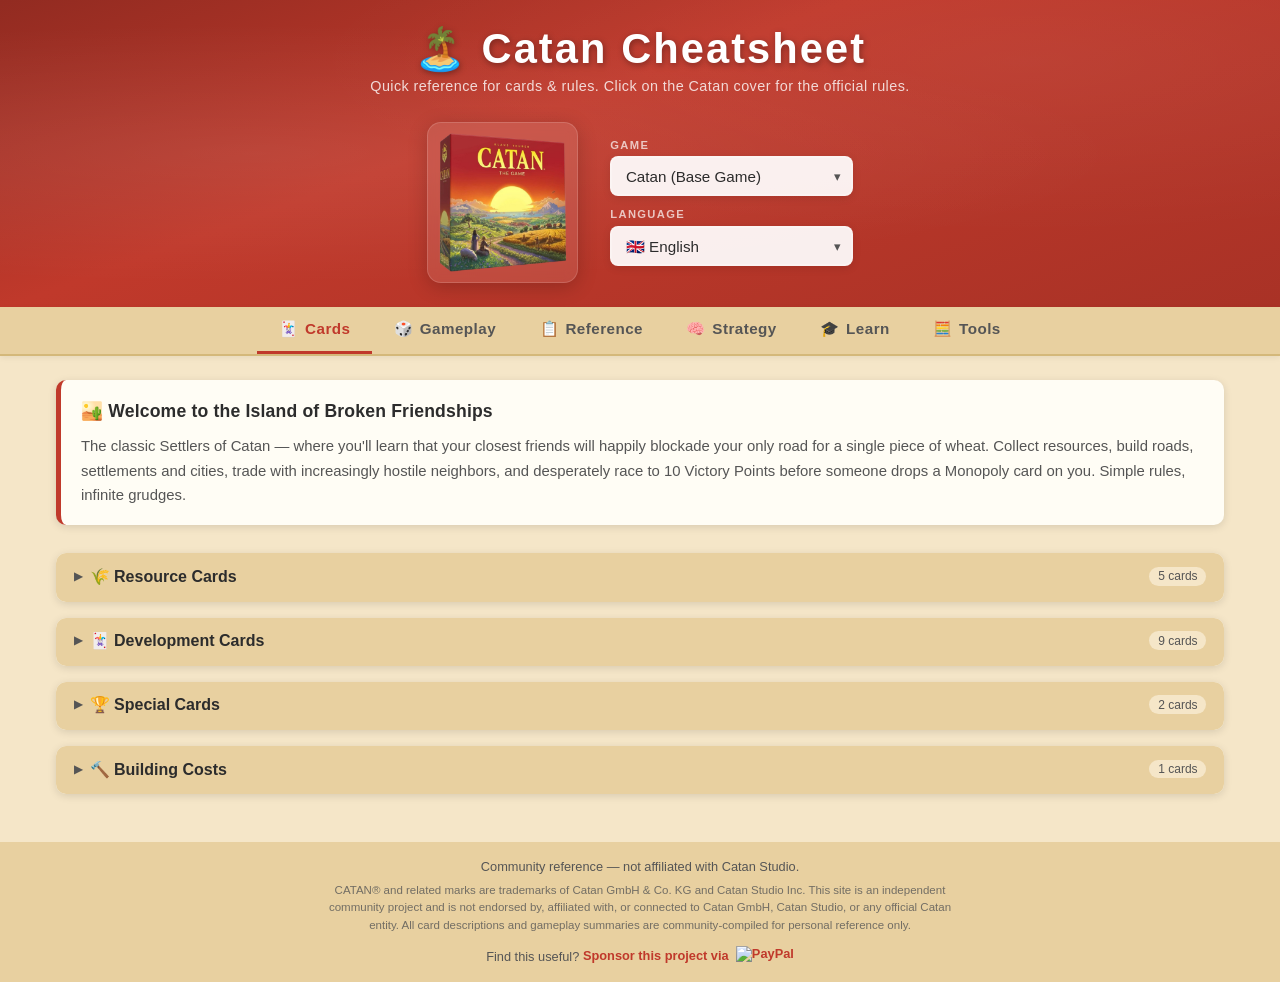
==== commit 90b25649: "Phone UX: every tab visible, shorter header, Learn tab built for one hand Checked at 320–1280px in a" ====
--- a/index.html
+++ b/index.html
@@ -59,22 +59,28 @@
 
     <nav class="tabs" id="tabs" role="tablist">
       <button class="tab active" data-tab="cards" id="tab-cards" role="tab" aria-selected="true">
-        🃏 Cards
+        <span class="tab-icon" aria-hidden="true">🃏</span>
+        <span class="tab-label">Cards</span>
       </button>
       <button class="tab" data-tab="gameplay" id="tab-gameplay" role="tab" aria-selected="false">
-        🎲 Gameplay
+        <span class="tab-icon" aria-hidden="true">🎲</span>
+        <span class="tab-label">Gameplay</span>
       </button>
       <button class="tab" data-tab="reference" id="tab-reference" role="tab" aria-selected="false">
-        📋 Reference
+        <span class="tab-icon" aria-hidden="true">📋</span>
+        <span class="tab-label">Reference</span>
       </button>
       <button class="tab" data-tab="strategy" id="tab-strategy" role="tab" aria-selected="false">
-        🧠 Strategy
+        <span class="tab-icon" aria-hidden="true">🧠</span>
+        <span class="tab-label">Strategy</span>
       </button>
       <button class="tab" data-tab="learn" id="tab-learn" role="tab" aria-selected="false">
-        🎓 Learn
+        <span class="tab-icon" aria-hidden="true">🎓</span>
+        <span class="tab-label">Learn</span>
       </button>
       <button class="tab" data-tab="tools" id="tab-tools" role="tab" aria-selected="false">
-        🧮 Tools
+        <span class="tab-icon" aria-hidden="true">🧮</span>
+        <span class="tab-label">Tools</span>
       </button>
     </nav>
 
--- a/src/css/styles.css
+++ b/src/css/styles.css
@@ -201,28 +201,45 @@
 }
 
 /* ── Responsive: stack on small screens ── */
+/* Phones: keep the header short so content starts on the first screen —
+   cover beside the selectors instead of stacked above them. */
 @media (max-width: 600px) {
+  .header-top {
+    padding: 0.9rem 1rem 0.35rem;
+  }
+
+  header h1 {
+    font-size: 1.45rem;
+  }
+
+  .subtitle {
+    font-size: 0.78rem;
+    margin-top: 0.15rem;
+  }
+
   .header-hero {
+    gap: 0.9rem;
+    padding: 0.5rem 1rem 0.9rem;
+  }
+
+  .game-banner-wrap {
+    padding: 0.35rem;
+  }
+
+  .game-banner-wrap img {
+    height: 92px;
+    max-width: 120px;
+  }
+
+  .controls {
+    flex: 1;
+    min-width: 0;
     flex-direction: column;
-    gap: 1rem;
-    padding: 0.75rem 1rem 1.25rem;
-  }
-
-  .game-banner-wrap img {
-    height: 110px;
-    max-width: 200px;
-  }
-
-  .controls {
-    flex-direction: row;
-    flex-wrap: wrap;
-    justify-content: center;
-    gap: 0.6rem;
+    gap: 0.4rem;
   }
 
   .control-group {
-    min-width: 150px;
-    flex: 1;
+    min-width: 0;
   }
 }
 
@@ -250,7 +267,12 @@
 }
 
 .tab {
-  padding: 0.8rem 1.8rem;
+  display: inline-flex;
+  align-items: center;
+  gap: 0.4rem;
+  padding: 0.8rem clamp(0.75rem, 1.7vw, 1.8rem);
+  white-space: nowrap;
+  font: inherit;
   font-size: 0.95rem;
   font-weight: 700;
   color: var(--text-lt);
@@ -773,19 +795,48 @@
   }
 }
 
-/* ── Tabs: horizontally scrollable on narrow viewports ── */
-@media (max-width: 600px) {
+/* ── Tabs on phones and small tablets: all tabs visible at once, icon above label ── */
+@media (max-width: 900px) {
   .tabs {
-    overflow-x: auto;
+    padding: 0;
+  }
+  /* Each tab is as wide as its longest word needs (plus an equal share of the
+     spare room), so long labels are never broken mid-word. */
+  .tab {
+    flex: 1 1 auto;
+    min-width: 44px; /* comfortable tap target */
+    flex-direction: column;
     justify-content: flex-start;
-    -webkit-overflow-scrolling: touch;
-    scrollbar-width: thin;
-  }
+    gap: 0.15rem;
+    min-height: 54px;
+    padding: 0.4rem 0.15rem 0.35rem;
+    font-size: clamp(0.6rem, 3vw, 0.82rem);
+    line-height: 1.12;
+    letter-spacing: 0;
+    white-space: normal;
+    -webkit-tap-highlight-color: transparent;
+  }
+  .tab-icon {
+    font-size: 1.25rem;
+    line-height: 1.2;
+  }
+  .tab-label {
+    width: min-content; /* two-word labels wrap at the space */
+    max-width: 100%;
+    text-align: center;
+    overflow-wrap: break-word; /* last resort on very narrow screens */
+  }
+  .tab.active {
+    background: rgba(255, 255, 255, 0.45);
+  }
+}
+
+/* Very small phones (≈320px): every pixel counts for the six labels. */
+@media (max-width: 340px) {
   .tab {
-    padding: 0.7rem 1.1rem;
-    font-size: 0.85rem;
-    white-space: nowrap;
-    flex-shrink: 0;
+    min-width: 40px;
+    padding-left: 1px;
+    padding-right: 1px;
   }
 }
 
@@ -882,7 +933,7 @@
 .reference-card-vp {
   background: var(--brick);
   color: #fff;
-  font-size: 0.7rem;
+  font-size: 0.75rem;
   padding: 0.15rem 0.5rem;
   border-radius: 20px;
   font-weight: 600;
@@ -1040,6 +1091,7 @@
 }
 
 .pill {
+  min-height: 40px;
   padding: 0.4rem 0.95rem;
   border-radius: 999px;
   background: var(--card-bg);
@@ -1121,7 +1173,7 @@
 }
 
 .strategy-tag {
-  font-size: 0.72rem;
+  font-size: 0.75rem;
   color: var(--text-lt);
   background: var(--sand);
   border-radius: 999px;
--- a/src/css/learn.css
+++ b/src/css/learn.css
@@ -1,5 +1,10 @@
 /* ── Learn tab ──────────────────────────────────────────────────────────── */
-/* Uses the palette from styles.css; --theme-accent follows the selected game. */
+/* Uses the palette from styles.css; --theme-accent follows the selected game.
+   --learn-accent is a darker shade for text and filled buttons (WCAG AA on white). */
+
+:root {
+  --learn-accent: color-mix(in srgb, var(--theme-accent) 75%, #000);
+}
 
 .learn-hero {
   position: relative;
@@ -11,7 +16,7 @@
   background:
     radial-gradient(circle at 88% 12%, rgba(255, 255, 255, 0.22) 0 18%, transparent 19%),
     radial-gradient(circle at 96% 70%, rgba(255, 255, 255, 0.12) 0 12%, transparent 13%),
-    linear-gradient(135deg, var(--theme-accent) 0%, #2c2c2c 160%);
+    linear-gradient(135deg, var(--learn-accent) 0%, #2c2c2c 160%);
   box-shadow: var(--shadow);
 }
 
@@ -35,6 +40,7 @@
 }
 
 .learn-chip {
+  min-height: 40px;
   border: 1px solid rgba(255, 255, 255, 0.45);
   background: rgba(255, 255, 255, 0.14);
   color: #fff;
@@ -112,6 +118,7 @@
 
 .finder-result {
   --result-accent: var(--theme-accent);
+  --result-accent-dk: color-mix(in srgb, var(--result-accent) 75%, #000);
   display: grid;
   grid-template-columns: auto 1fr auto;
   gap: 0.9rem;
@@ -157,7 +164,7 @@
 
 .finder-game {
   background: color-mix(in srgb, var(--result-accent) 14%, #fff);
-  color: var(--result-accent);
+  color: var(--result-accent-dk);
   font-weight: 700;
 }
 
@@ -200,7 +207,7 @@
   font-size: 0.85rem;
   font-weight: 700;
   color: #fff;
-  background: var(--result-accent);
+  background: var(--result-accent-dk);
   border: none;
   border-radius: 999px;
   padding: 0.45rem 0.9rem;
@@ -213,11 +220,11 @@
   filter: brightness(1.1);
 }
 
-.card.card-flash {
-  animation: card-flash 2.2s ease-out;
-}
-
-@keyframes card-flash {
+.learn-flash {
+  animation: learn-flash 2.2s ease-out;
+}
+
+@keyframes learn-flash {
   0%, 35% {
     box-shadow: 0 0 0 4px var(--theme-accent), 0 8px 24px rgba(0, 0, 0, 0.25);
     transform: scale(1.02);
@@ -242,10 +249,15 @@
   position: relative;
   border: 1px solid var(--sand-dk);
   border-radius: var(--radius);
-  background: #fff;
+  background: #eaf6ee; /* the rule's colour, so cards in a row end evenly */
   overflow: hidden;
-  display: flex;
-  flex-direction: column;
+}
+
+.mistake-hint {
+  display: none; /* only relevant where the rules start collapsed (phones) */
+  color: var(--text-lt);
+  font-size: 0.88rem;
+  margin: -0.4rem 0 0.9rem;
 }
 
 .mistake::before {
@@ -265,23 +277,51 @@
 }
 
 .mistake-myth {
+  display: block; /* hides the default disclosure triangle */
+  position: relative;
+  padding-right: 2.6rem;
   background: #fdecea;
+  cursor: pointer;
+  -webkit-tap-highlight-color: transparent;
+}
+
+.mistake-myth::-webkit-details-marker {
+  display: none;
+}
+
+.mistake-myth::after {
+  content: "▾";
+  position: absolute;
+  right: 0.8rem;
+  bottom: 0.55rem;
+  color: var(--brick);
+  font-size: 1.1rem;
+  transition: transform 0.2s ease;
+}
+
+.mistake-details[open] > .mistake-myth::after {
+  transform: rotate(180deg);
+}
+
+.mistake-myth:focus-visible {
+  outline: 3px solid var(--learn-accent);
+  outline-offset: -3px;
 }
 
 .mistake-myth .mistake-text {
   color: #7b2d26;
+}
+
+/* Struck through only once revealed as wrong (collapsed myths stay easy to read). */
+.mistake-details[open] .mistake-myth .mistake-text {
   text-decoration: line-through;
   text-decoration-color: rgba(192, 57, 43, 0.45);
 }
 
-.mistake-rule {
-  background: #eaf6ee;
-  flex: 1;
-}
 
 .mistake-badge {
   display: inline-block;
-  font-size: 0.72rem;
+  font-size: 0.75rem;
   font-weight: 800;
   text-transform: uppercase;
   letter-spacing: 0.05em;
@@ -297,14 +337,14 @@
 }
 
 .mistake-text {
+  display: block;
   line-height: 1.45;
 }
 
 .mistake-ref {
   font-size: 0.78rem;
   color: var(--text-lt);
-  padding: 0.45rem 0.9rem;
-  border-top: 1px dashed var(--sand-dk);
+  margin-top: 0.5rem;
 }
 
 /* ── Quiz ── */
@@ -376,7 +416,8 @@
 
 .quiz-option:disabled {
   cursor: default;
-  opacity: 0.6;
+  opacity: 0.8;
+  color: var(--text-lt);
 }
 
 .quiz-option.is-correct {
@@ -423,7 +464,7 @@
   margin-top: 0.9rem;
   padding: 0.7rem 1.4rem;
   border: none;
-  background: var(--theme-accent);
+  background: var(--learn-accent);
   color: #fff;
   font-weight: 700;
 }
@@ -471,7 +512,7 @@
 }
 
 .quiz-support a {
-  color: var(--theme-accent);
+  color: var(--learn-accent);
   font-weight: 700;
 }
 
@@ -524,6 +565,7 @@
   transition: opacity 0.2s ease;
 }
 
+.hex-water .hex-shape { fill: #2e86c1; }
 .hex-lumber .hex-shape { fill: #2e7d32; }
 .hex-wool .hex-shape { fill: #9ccc65; }
 .hex-grain .hex-shape { fill: #f2c94c; }
@@ -586,6 +628,12 @@
   fill: #fff;
   stroke: var(--theme-accent);
   stroke-width: 2.5;
+}
+
+.corner:focus-visible .corner-hit {
+  fill: rgba(255, 255, 255, 0.35);
+  stroke: #1b1b1b;
+  stroke-width: 3;
 }
 
 .corner.is-selected .corner-dot {
@@ -660,6 +708,12 @@
   border-radius: 999px;
 }
 
+/* Darker than the Tools-tab pills so white text passes WCAG AA. */
+.trainer-verdict.verdict-great { background: #196f3d; }
+.trainer-verdict.verdict-good { background: #1e8449; }
+.trainer-verdict.verdict-ok { background: #9a5b00; }
+.trainer-verdict.verdict-weak { background: #a04000; }
+
 .trainer-hexes {
   list-style: none;
   display: grid;
@@ -711,14 +765,84 @@
   .trainer-layout {
     grid-template-columns: 1fr;
   }
+  /* Result above the board, compact and with reserved height, so tapping a
+     corner never needs a scroll and never shifts the board. */
+  .trainer-controls {
+    display: grid;
+    grid-template-columns: 1fr 1fr;
+  }
+  .trainer-btn {
+    min-height: 44px;
+    padding: 0.5rem 0.4rem;
+    font-size: 0.88rem;
+  }
+  .trainer-panel {
+    order: -1;
+    min-height: 10.75rem;
+    padding: 0.75rem 0.8rem;
+  }
+  .trainer-head {
+    margin-bottom: 0.5rem;
+  }
+  .trainer-rank {
+    font-size: 1.25rem;
+  }
+  .trainer-hexes {
+    grid-template-columns: repeat(3, minmax(0, 1fr));
+    margin-bottom: 0.55rem;
+  }
+  .trainer-hexes li {
+    grid-template-columns: auto 1fr;
+    grid-template-areas: "icon num" "name name" "pips pips";
+    gap: 0.1rem 0.35rem;
+    padding: 0.4rem 0.5rem;
+  }
+  .trainer-hex-icon { grid-area: icon; }
+  .trainer-hex-num { grid-area: num; text-align: left; font-size: 1.05rem; }
+  .trainer-hex-name {
+    grid-area: name;
+    font-size: 0.78rem;
+    white-space: nowrap;
+    overflow: hidden;
+    text-overflow: ellipsis;
+  }
+  .trainer-hex-pips { grid-area: pips; min-height: 1em; line-height: 1; }
+  .trainer-summary {
+    font-size: 0.9rem;
+    margin-bottom: 0;
+  }
+  .trainer-blocked-note {
+    display: none; /* explained in the hint before the first tap */
+  }
+  .mistake-hint {
+    display: block;
+  }
+  .mistake-list {
+    grid-template-columns: 1fr;
+    gap: 0.6rem;
+  }
 }
 
 @media (max-width: 480px) {
   .learn-hero {
-    padding: 1.2rem 1rem 1rem;
+    padding: 1rem 0.9rem 0.9rem;
+    margin-bottom: 1rem;
   }
   .learn-hero-title {
-    font-size: 1.35rem;
+    font-size: 1.3rem;
+  }
+  .learn-hero-intro {
+    display: none; /* the four buttons below say it all on a small screen */
+  }
+  .learn-hero-nav {
+    display: grid;
+    grid-template-columns: 1fr 1fr;
+    margin-top: 0.7rem;
+  }
+  .learn-chip {
+    min-height: 44px;
+    border-radius: 12px;
+    text-align: left;
   }
   .learn-section {
     padding: 1rem 0.9rem 1.1rem;
@@ -738,11 +862,16 @@
 @media (prefers-reduced-motion: reduce) {
   .finder-result,
   .quiz-score,
-  .card.card-flash,
   .learn-chip,
   .quiz-option,
-  .quiz-primary {
+  .quiz-primary,
+  .quiz-progress-bar {
     animation: none;
     transition: none;
   }
-}
+  .learn-flash {
+    animation: none;
+    outline: 3px solid var(--learn-accent);
+    outline-offset: 3px;
+  }
+}
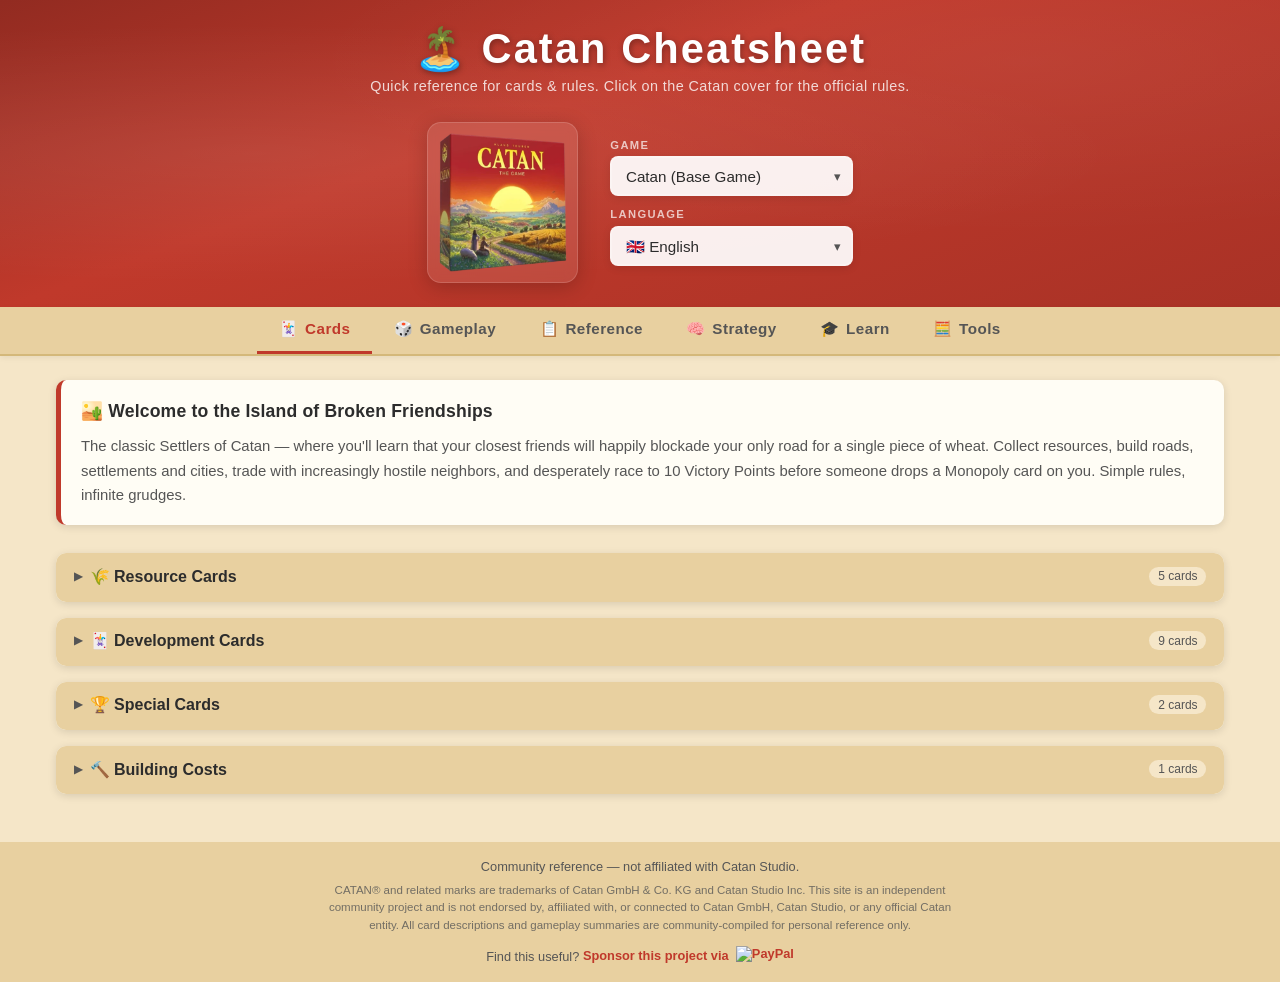
==== commit e9a042dc: "Images: WebP at display size (40 MB → 1.3 MB) Every image was a large PNG far beyond its display siz" ====
--- a/index.html
+++ b/index.html
@@ -28,7 +28,7 @@
           >
             <img
               id="game-banner"
-              src="src/assets/images/basic/catan.png"
+              src="src/assets/images/basic/catan.webp"
               alt="Game cover"
             />
           </a>
